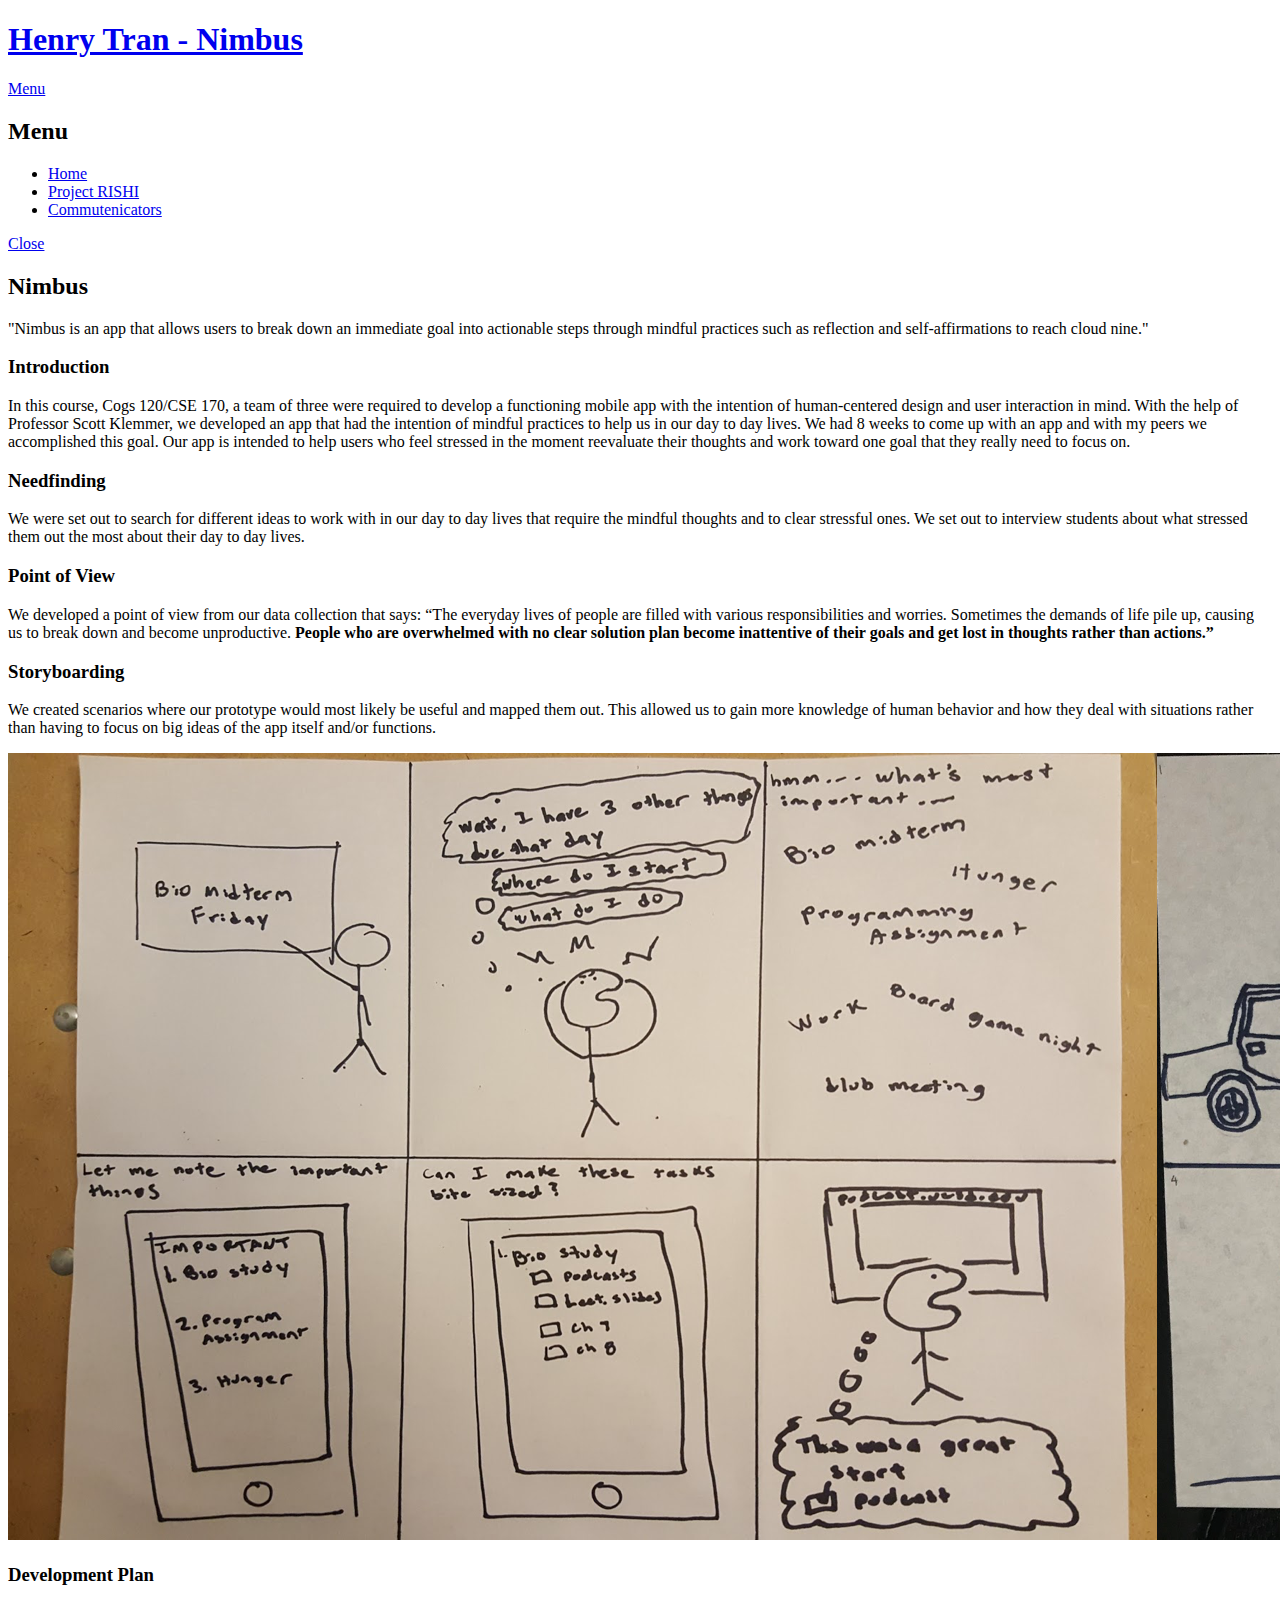
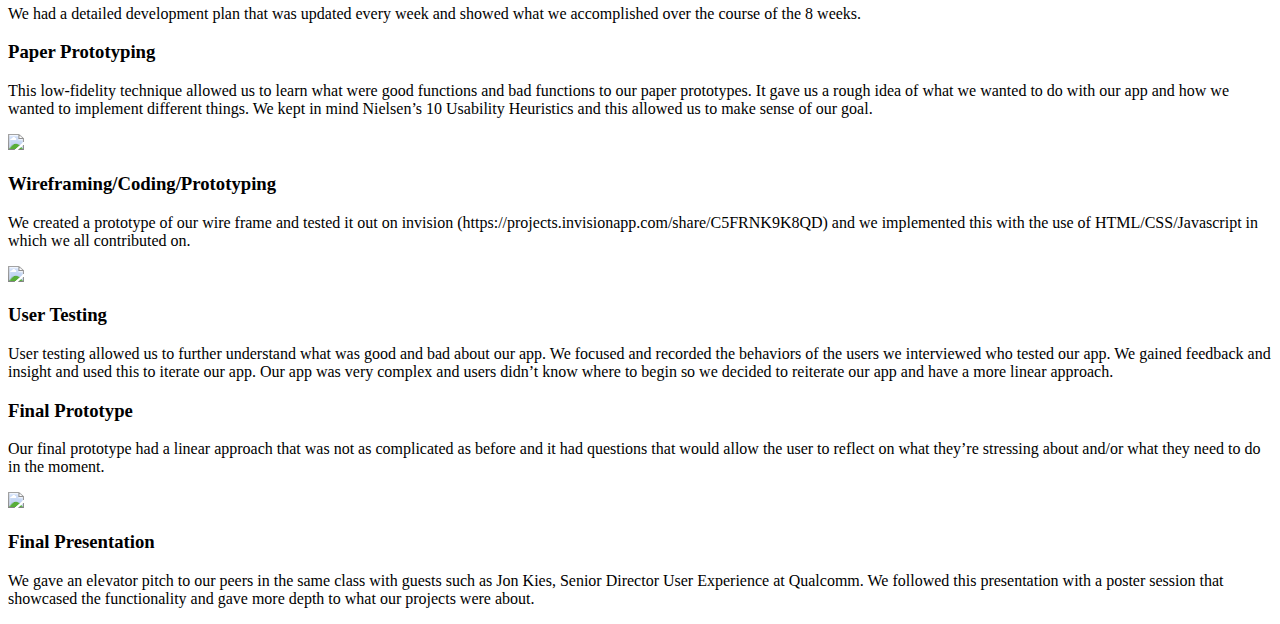
==== portfolio.html @ ec81a4d7 "updated files" ====
<!DOCTYPE HTML>
<!--
	Solid State by HTML5 UP
	html5up.net | @ajlkn
	Free for personal and commercial use under the CCA 3.0 license (html5up.net/license)
-->
<html>
	<head>
		<title>Henry Tran - Nimbus</title>
		<meta charset="utf-8" />
		<meta name="viewport" content="width=device-width, initial-scale=1" />
		<!--[if lte IE 8]><script src="assets/js/ie/html5shiv.js"></script><![endif]-->
		<link rel="stylesheet" href="assets/css/main.css" />
		<!--[if lte IE 9]><link rel="stylesheet" href="assets/css/ie9.css" /><![endif]-->
		<!--[if lte IE 8]><link rel="stylesheet" href="assets/css/ie8.css" /><![endif]-->
	</head>
	<body>

		<!-- Page Wrapper -->
			<div id="page-wrapper">

				<!-- Header -->
					<header id="header">
						<h1><a href="index.html">Henry Tran - Nimbus</a></h1>
						<nav>
							<a href="#menu">Menu</a>
						</nav>
					</header>

				<!-- Menu -->
					<nav id="menu">
						<div class="inner">
							<h2>Menu</h2>
							<ul class="links">
								<li><a href="index.html">Home</a></li>
								<li><a href="prishi.html">Project RISHI</a></li>
								<li><a href="commute.html">Commutenicators</a></li>
							</ul>
							<a href="#" class="close">Close</a>
						</div>
					</nav>

				<!-- Wrapper -->
					<section id="wrapper">
						<header>
							<div class="inner">
								<h2>Nimbus</h2>
								<p>"Nimbus is an app that allows users to break down an immediate goal into actionable steps through mindful practices such as reflection and self-affirmations to reach cloud nine."</p>
							</div>
						</header>

						<!-- Content -->
							<div class="wrapper">
								<div class="inner">

									<h3 class="major">Introduction</h3>
									<p>In this course, Cogs 120/CSE 170, a team of three were required to develop a functioning mobile app with the intention of human-centered design and user interaction in mind. With the help of Professor Scott Klemmer, we developed an app that had the intention of mindful practices to help us in our day to day lives. We had 8 weeks to come up with an app and with my peers we accomplished this goal. Our app is intended to help users who feel stressed in the moment reevaluate their thoughts and work toward one goal that they really need to focus on.</p>

									<h3>Needfinding</h3>
									<p>We were set out to search for different ideas to work with in our day to day lives that require the mindful thoughts and to clear stressful ones. We set out to interview students about what stressed them out the most about their day to day lives. </p>

									<h3>Point of View</h3>
									<p>We developed a point of view from our data collection that says: “The everyday lives of people are filled with various responsibilities and worries. Sometimes the demands of life pile up, causing us to break down and become unproductive. <strong> People who are overwhelmed with no clear solution plan become inattentive of their goals and get lost in thoughts rather than actions.”</strong></p>

									<h3>Storyboarding</h3>
									<p>We created scenarios where our prototype would most likely be useful and mapped them out. This allowed us to gain more knowledge of human behavior and how they deal with situations rather than having to focus on big ideas of the app itself and/or functions. </p>
									<img id="pic" src = "images/storyboarding.jpg">

									<h3 id = "candle">Development Plan</h3>
									<p>We had a detailed development plan that was updated every week and showed what we accomplished over the course of the 8 weeks. </p>

									<h3>Paper Prototyping</h3>
									<p>This low-fidelity technique allowed us to learn what were good functions and bad functions to our paper prototypes. It gave us a rough idea of what we wanted to do with our app and how we wanted to implement different things. We kept in mind Nielsen’s 10 Usability Heuristics and this allowed us to make sense of our goal. </p>
									<img id = "pic" src = "images/paper.jpg">

									<h3 id = "candle">Wireframing/Coding/Prototyping</h3>
									<p>We created a prototype of our wire frame and tested it out on invision (https://projects.invisionapp.com/share/C5FRNK9K8QD) and we implemented this with the use of HTML/CSS/Javascript in which we all contributed on. </p>
									<img id = "pic" src = "https://i.imgur.com/dgw7Bvo.png">

									<h3 id = "candle">User Testing</h3>
									<p>User testing allowed us to further understand what was good and bad about our app. We focused and recorded the behaviors of the users we interviewed who tested our app. We gained feedback and insight and used this to iterate our app. Our app was very complex and users didn’t know where to begin so we decided to reiterate our app and have a more linear approach. </p>

									<h3>Final Prototype</h3>
									<p>Our final prototype had a linear approach that was not as complicated as before and it had questions that would allow the user to reflect on what they’re stressing about and/or what they need to do in the moment. </p>
									<img id = "pic" src = "images/final.jpg">

									<h3 id = "candle">Final Presentation</h3>
									<p>We gave an elevator pitch to our peers in the same class with guests such as Jon Kies, Senior Director User Experience at Qualcomm. We followed this presentation with a poster session that showcased the functionality and gave more depth to what our projects were about. </p>











								</div>
							</div>

					</section>


		<!-- Scripts -->
			<script src="assets/js/skel.min.js"></script>
			<script src="assets/js/jquery.min.js"></script>
			<script src="assets/js/jquery.scrollex.min.js"></script>
			<script src="assets/js/util.js"></script>
			<!--[if lte IE 8]><script src="assets/js/ie/respond.min.js"></script><![endif]-->
			<script src="assets/js/main.js"></script>

	</body>
</html>
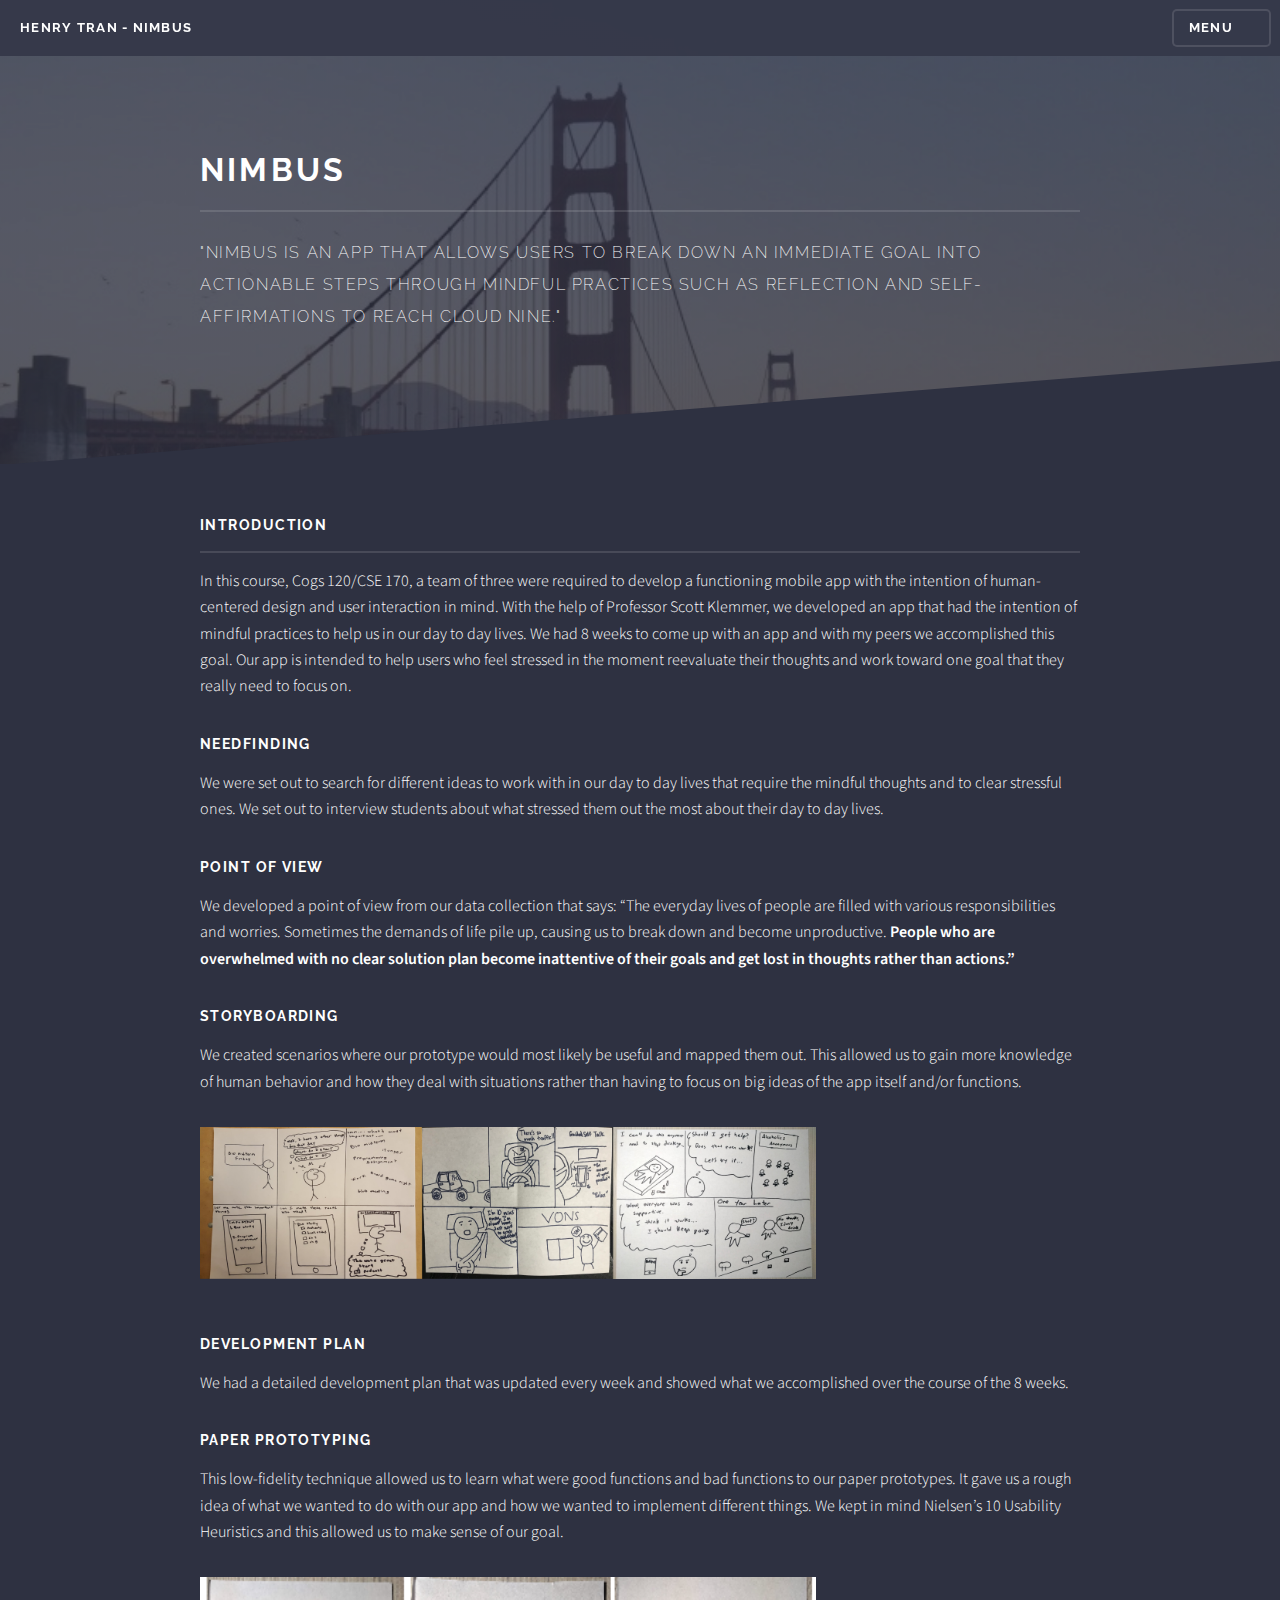
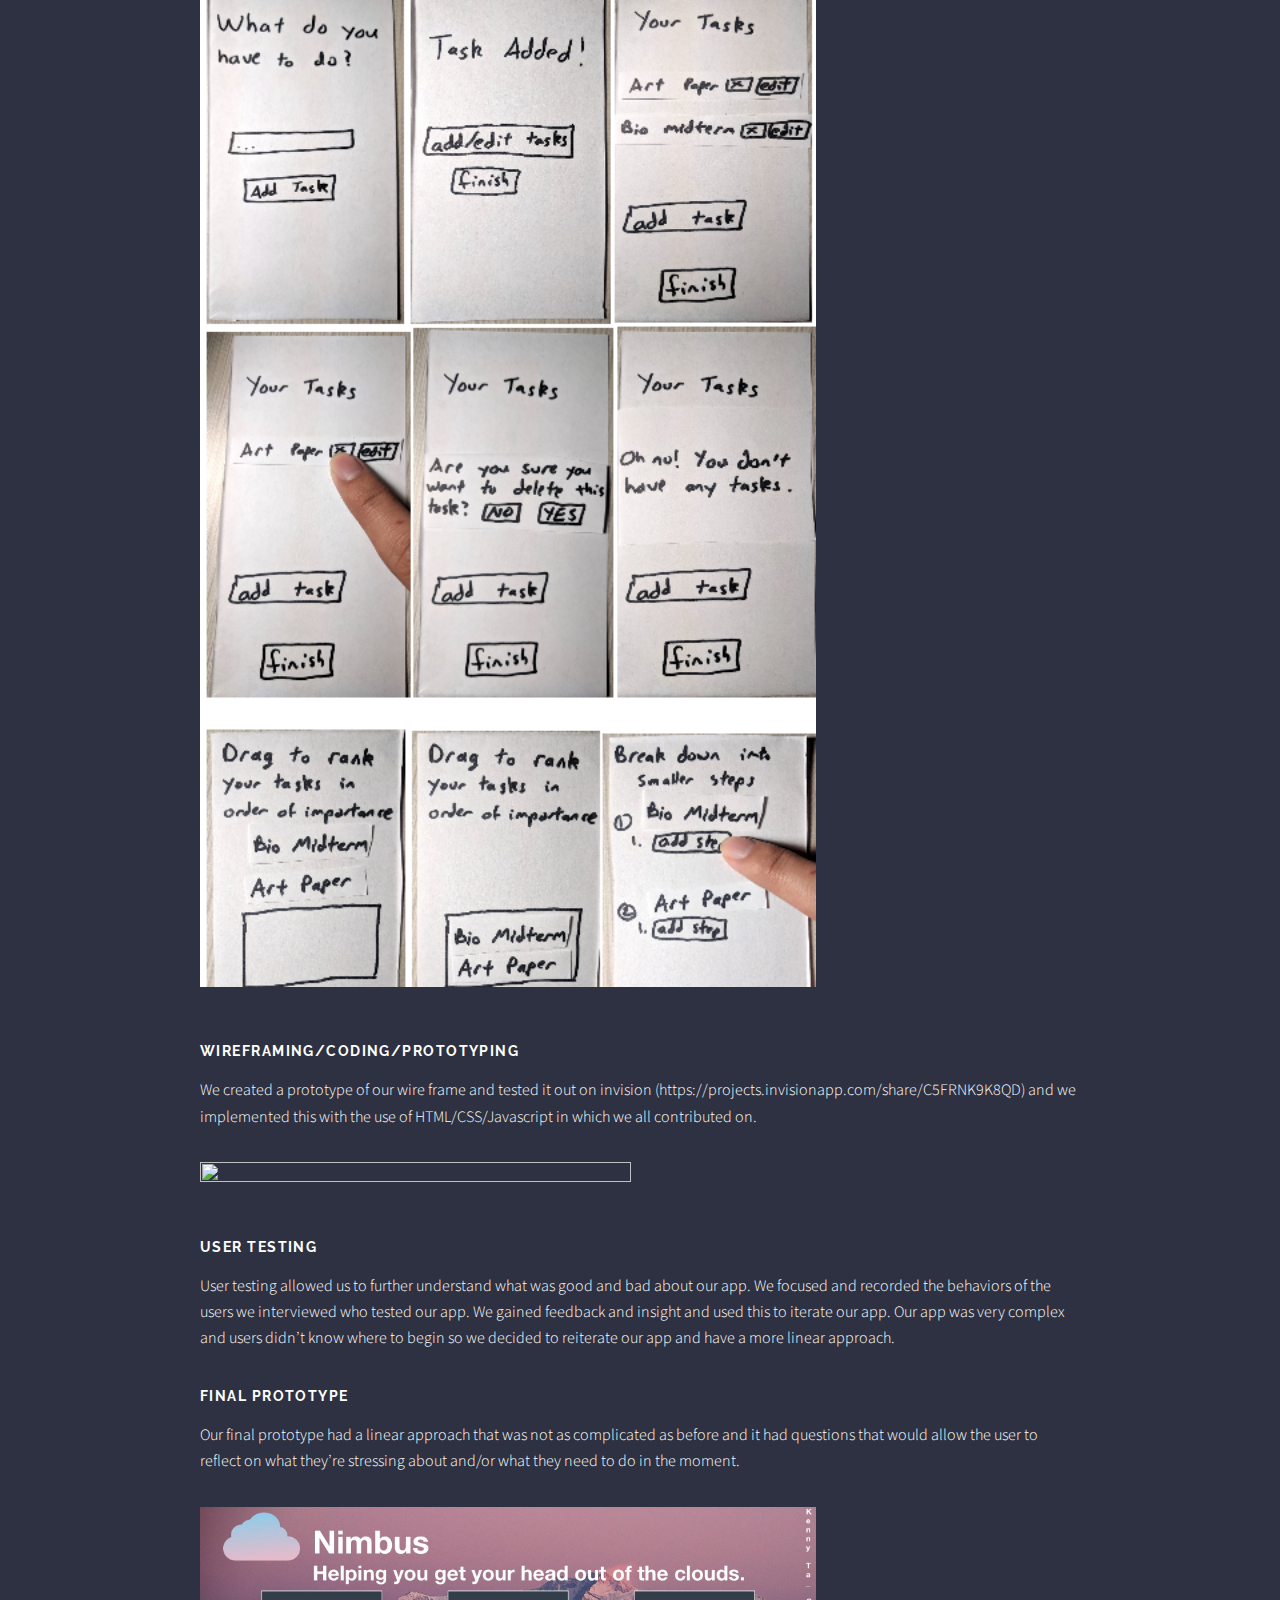
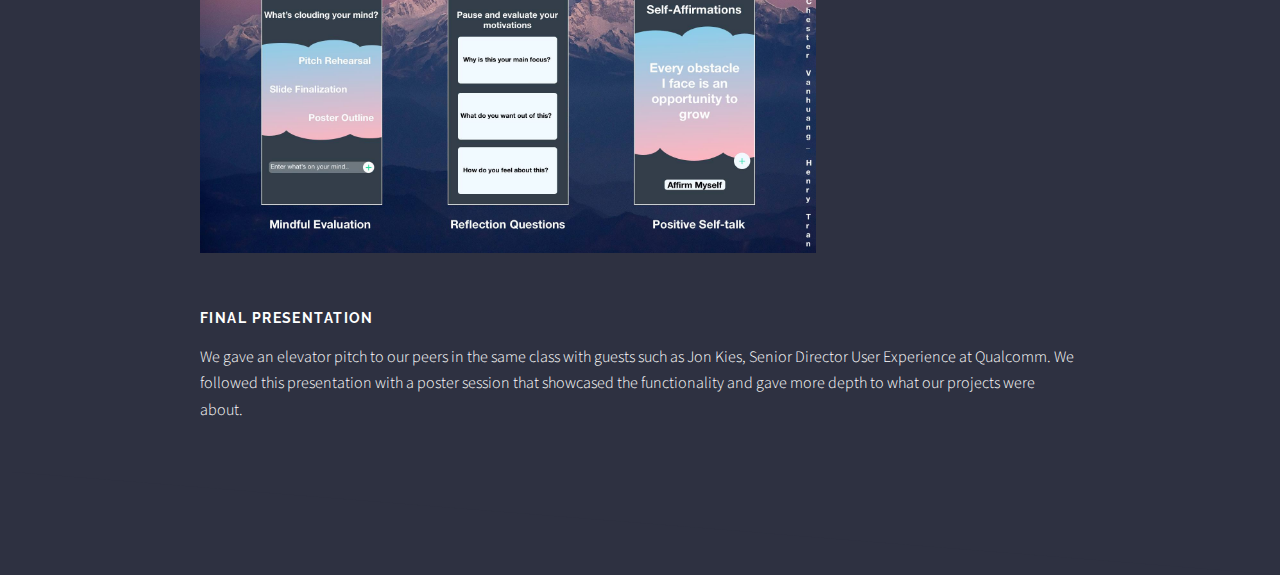
==== commit 32f4a94d: "nimbus css" ====
--- a/portfolio.html
+++ b/portfolio.html
@@ -10,7 +10,7 @@
 		<meta charset="utf-8" />
 		<meta name="viewport" content="width=device-width, initial-scale=1" />
 		<!--[if lte IE 8]><script src="assets/js/ie/html5shiv.js"></script><![endif]-->
-		<link rel="stylesheet" href="assets/css/main.css" />
+		<link rel="stylesheet" href="css/nimbus.css" />
 		<!--[if lte IE 9]><link rel="stylesheet" href="assets/css/ie9.css" /><![endif]-->
 		<!--[if lte IE 8]><link rel="stylesheet" href="assets/css/ie8.css" /><![endif]-->
 	</head>
--- a/css/nimbus.css
+++ b/css/nimbus.css
@@ -0,0 +1,3884 @@
+@import url(font-awesome.min.css);
+@import url("https://fonts.googleapis.com/css?family=Raleway:200,700|Source+Sans+Pro:300,600,300italic,600italic");
+
+/*
+	Solid State by HTML5 UP
+	html5up.net | @ajlkn
+	Free for personal and commercial use under the CCA 3.0 license (html5up.net/license)
+*/
+
+/* Reset */
+
+	html, body, div, span, applet, object, iframe, h1, h2, h3, h4, h5, h6, p, blockquote, pre, a, abbr, acronym, address, big, cite, code, del, dfn, em, img, ins, kbd, q, s, samp, small, strike, strong, sub, sup, tt, var, b, u, i, center, dl, dt, dd, ol, ul, li, fieldset, form, label, legend, table, caption, tbody, tfoot, thead, tr, th, td, article, aside, canvas, details, embed, figure, figcaption, footer, header, hgroup, menu, nav, output, ruby, section, summary, time, mark, audio, video {
+		margin: 0;
+		padding: 0;
+		border: 0;
+		font-size: 100%;
+		font: inherit;
+		vertical-align: baseline;
+	}
+
+	article, aside, details, figcaption, figure, footer, header, hgroup, menu, nav, section {
+		display: block;
+	}
+
+	body {
+		line-height: 1;
+	}
+
+	ol, ul {
+		list-style: none;
+	}
+
+	blockquote, q {
+		quotes: none;
+	}
+
+	blockquote:before, blockquote:after, q:before, q:after {
+		content: '';
+		content: none;
+	}
+
+	table {
+		border-collapse: collapse;
+		border-spacing: 0;
+	}
+
+	body {
+		-webkit-text-size-adjust: none;
+	}
+
+/* Box Model */
+
+	*, *:before, *:after {
+		-moz-box-sizing: border-box;
+		-webkit-box-sizing: border-box;
+		box-sizing: border-box;
+	}
+
+/* Grid */
+	#pic {
+		width:70%;
+		height:70%;
+		margin-left:;
+	}
+
+	#candle{
+		margin-top:5%;
+	}
+
+	#vsco {
+		margin-left:18%;
+		margin-top:-9%;
+	}
+
+	#color {
+		color:blue;
+	}
+	.row {
+		border-bottom: solid 1px transparent;
+		-moz-box-sizing: border-box;
+		-webkit-box-sizing: border-box;
+		box-sizing: border-box;
+	}
+
+	.row > * {
+		float: left;
+		-moz-box-sizing: border-box;
+		-webkit-box-sizing: border-box;
+		box-sizing: border-box;
+	}
+
+	.row:after, .row:before {
+		content: '';
+		display: block;
+		clear: both;
+		height: 0;
+	}
+
+	.row.uniform > * > :first-child {
+		margin-top: 0;
+	}
+
+	.row.uniform > * > :last-child {
+		margin-bottom: 0;
+	}
+
+	.row.\30 \25 > * {
+		padding: 0 0 0 0em;
+	}
+
+	.row.\30 \25 {
+		margin: 0 0 -1px 0em;
+	}
+
+	.row.uniform.\30 \25 > * {
+		padding: 0em 0 0 0em;
+	}
+
+	.row.uniform.\30 \25 {
+		margin: 0em 0 -1px 0em;
+	}
+
+	.row > * {
+		padding: 0 0 0 1.75em;
+	}
+
+	.row {
+		margin: 0 0 -1px -1.75em;
+	}
+
+	.row.uniform > * {
+		padding: 1.75em 0 0 1.75em;
+	}
+
+	.row.uniform {
+		margin: -1.75em 0 -1px -1.75em;
+	}
+
+	.row.\32 00\25 > * {
+		padding: 0 0 0 3.5em;
+	}
+
+	.row.\32 00\25 {
+		margin: 0 0 -1px -3.5em;
+	}
+
+	.row.uniform.\32 00\25 > * {
+		padding: 3.5em 0 0 3.5em;
+	}
+
+	.row.uniform.\32 00\25 {
+		margin: -3.5em 0 -1px -3.5em;
+	}
+
+	.row.\31 50\25 > * {
+		padding: 0 0 0 2.625em;
+	}
+
+	.row.\31 50\25 {
+		margin: 0 0 -1px -2.625em;
+	}
+
+	.row.uniform.\31 50\25 > * {
+		padding: 2.625em 0 0 2.625em;
+	}
+
+	.row.uniform.\31 50\25 {
+		margin: -2.625em 0 -1px -2.625em;
+	}
+
+	.row.\35 0\25 > * {
+		padding: 0 0 0 0.875em;
+	}
+
+	.row.\35 0\25 {
+		margin: 0 0 -1px -0.875em;
+	}
+
+	.row.uniform.\35 0\25 > * {
+		padding: 0.875em 0 0 0.875em;
+	}
+
+	.row.uniform.\35 0\25 {
+		margin: -0.875em 0 -1px -0.875em;
+	}
+
+	.row.\32 5\25 > * {
+		padding: 0 0 0 0.4375em;
+	}
+
+	.row.\32 5\25 {
+		margin: 0 0 -1px -0.4375em;
+	}
+
+	.row.uniform.\32 5\25 > * {
+		padding: 0.4375em 0 0 0.4375em;
+	}
+
+	.row.uniform.\32 5\25 {
+		margin: -0.4375em 0 -1px -0.4375em;
+	}
+
+	.\31 2u, .\31 2u\24 {
+		width: 100%;
+		clear: none;
+		margin-left: 0;
+	}
+
+	.\31 1u, .\31 1u\24 {
+		width: 91.6666666667%;
+		clear: none;
+		margin-left: 0;
+	}
+
+	.\31 0u, .\31 0u\24 {
+		width: 83.3333333333%;
+		clear: none;
+		margin-left: 0;
+	}
+
+	.\39 u, .\39 u\24 {
+		width: 75%;
+		clear: none;
+		margin-left: 0;
+	}
+
+	.\38 u, .\38 u\24 {
+		width: 66.6666666667%;
+		clear: none;
+		margin-left: 0;
+	}
+
+	.\37 u, .\37 u\24 {
+		width: 58.3333333333%;
+		clear: none;
+		margin-left: 0;
+	}
+
+	.\36 u, .\36 u\24 {
+		width: 50%;
+		clear: none;
+		margin-left: 0;
+	}
+
+	.\35 u, .\35 u\24 {
+		width: 41.6666666667%;
+		clear: none;
+		margin-left: 0;
+	}
+
+	.\34 u, .\34 u\24 {
+		width: 33.3333333333%;
+		clear: none;
+		margin-left: 0;
+	}
+
+	.\33 u, .\33 u\24 {
+		width: 25%;
+		clear: none;
+		margin-left: 0;
+	}
+
+	.\32 u, .\32 u\24 {
+		width: 16.6666666667%;
+		clear: none;
+		margin-left: 0;
+	}
+
+	.\31 u, .\31 u\24 {
+		width: 8.3333333333%;
+		clear: none;
+		margin-left: 0;
+	}
+
+	.\31 2u\24 + *,
+	.\31 1u\24 + *,
+	.\31 0u\24 + *,
+	.\39 u\24 + *,
+	.\38 u\24 + *,
+	.\37 u\24 + *,
+	.\36 u\24 + *,
+	.\35 u\24 + *,
+	.\34 u\24 + *,
+	.\33 u\24 + *,
+	.\32 u\24 + *,
+	.\31 u\24 + * {
+		clear: left;
+	}
+
+	.\-11u {
+		margin-left: 91.66667%;
+	}
+
+	.\-10u {
+		margin-left: 83.33333%;
+	}
+
+	.\-9u {
+		margin-left: 75%;
+	}
+
+	.\-8u {
+		margin-left: 66.66667%;
+	}
+
+	.\-7u {
+		margin-left: 58.33333%;
+	}
+
+	.\-6u {
+		margin-left: 50%;
+	}
+
+	.\-5u {
+		margin-left: 41.66667%;
+	}
+
+	.\-4u {
+		margin-left: 33.33333%;
+	}
+
+	.\-3u {
+		margin-left: 25%;
+	}
+
+	.\-2u {
+		margin-left: 16.66667%;
+	}
+
+	.\-1u {
+		margin-left: 8.33333%;
+	}
+
+	@media screen and (max-width: 1680px) {
+
+		.row > * {
+			padding: 0 0 0 1.75em;
+		}
+
+		.row {
+			margin: 0 0 -1px -1.75em;
+		}
+
+		.row.uniform > * {
+			padding: 1.75em 0 0 1.75em;
+		}
+
+		.row.uniform {
+			margin: -1.75em 0 -1px -1.75em;
+		}
+
+		.row.\32 00\25 > * {
+			padding: 0 0 0 3.5em;
+		}
+
+		.row.\32 00\25 {
+			margin: 0 0 -1px -3.5em;
+		}
+
+		.row.uniform.\32 00\25 > * {
+			padding: 3.5em 0 0 3.5em;
+		}
+
+		.row.uniform.\32 00\25 {
+			margin: -3.5em 0 -1px -3.5em;
+		}
+
+		.row.\31 50\25 > * {
+			padding: 0 0 0 2.625em;
+		}
+
+		.row.\31 50\25 {
+			margin: 0 0 -1px -2.625em;
+		}
+
+		.row.uniform.\31 50\25 > * {
+			padding: 2.625em 0 0 2.625em;
+		}
+
+		.row.uniform.\31 50\25 {
+			margin: -2.625em 0 -1px -2.625em;
+		}
+
+		.row.\35 0\25 > * {
+			padding: 0 0 0 0.875em;
+		}
+
+		.row.\35 0\25 {
+			margin: 0 0 -1px -0.875em;
+		}
+
+		.row.uniform.\35 0\25 > * {
+			padding: 0.875em 0 0 0.875em;
+		}
+
+		.row.uniform.\35 0\25 {
+			margin: -0.875em 0 -1px -0.875em;
+		}
+
+		.row.\32 5\25 > * {
+			padding: 0 0 0 0.4375em;
+		}
+
+		.row.\32 5\25 {
+			margin: 0 0 -1px -0.4375em;
+		}
+
+		.row.uniform.\32 5\25 > * {
+			padding: 0.4375em 0 0 0.4375em;
+		}
+
+		.row.uniform.\32 5\25 {
+			margin: -0.4375em 0 -1px -0.4375em;
+		}
+
+		.\31 2u\28xlarge\29, .\31 2u\24\28xlarge\29 {
+			width: 100%;
+			clear: none;
+			margin-left: 0;
+		}
+
+		.\31 1u\28xlarge\29, .\31 1u\24\28xlarge\29 {
+			width: 91.6666666667%;
+			clear: none;
+			margin-left: 0;
+		}
+
+		.\31 0u\28xlarge\29, .\31 0u\24\28xlarge\29 {
+			width: 83.3333333333%;
+			clear: none;
+			margin-left: 0;
+		}
+
+		.\39 u\28xlarge\29, .\39 u\24\28xlarge\29 {
+			width: 75%;
+			clear: none;
+			margin-left: 0;
+		}
+
+		.\38 u\28xlarge\29, .\38 u\24\28xlarge\29 {
+			width: 66.6666666667%;
+			clear: none;
+			margin-left: 0;
+		}
+
+		.\37 u\28xlarge\29, .\37 u\24\28xlarge\29 {
+			width: 58.3333333333%;
+			clear: none;
+			margin-left: 0;
+		}
+
+		.\36 u\28xlarge\29, .\36 u\24\28xlarge\29 {
+			width: 50%;
+			clear: none;
+			margin-left: 0;
+		}
+
+		.\35 u\28xlarge\29, .\35 u\24\28xlarge\29 {
+			width: 41.6666666667%;
+			clear: none;
+			margin-left: 0;
+		}
+
+		.\34 u\28xlarge\29, .\34 u\24\28xlarge\29 {
+			width: 33.3333333333%;
+			clear: none;
+			margin-left: 0;
+		}
+
+		.\33 u\28xlarge\29, .\33 u\24\28xlarge\29 {
+			width: 25%;
+			clear: none;
+			margin-left: 0;
+		}
+
+		.\32 u\28xlarge\29, .\32 u\24\28xlarge\29 {
+			width: 16.6666666667%;
+			clear: none;
+			margin-left: 0;
+		}
+
+		.\31 u\28xlarge\29, .\31 u\24\28xlarge\29 {
+			width: 8.3333333333%;
+			clear: none;
+			margin-left: 0;
+		}
+
+		.\31 2u\24\28xlarge\29 + *,
+		.\31 1u\24\28xlarge\29 + *,
+		.\31 0u\24\28xlarge\29 + *,
+		.\39 u\24\28xlarge\29 + *,
+		.\38 u\24\28xlarge\29 + *,
+		.\37 u\24\28xlarge\29 + *,
+		.\36 u\24\28xlarge\29 + *,
+		.\35 u\24\28xlarge\29 + *,
+		.\34 u\24\28xlarge\29 + *,
+		.\33 u\24\28xlarge\29 + *,
+		.\32 u\24\28xlarge\29 + *,
+		.\31 u\24\28xlarge\29 + * {
+			clear: left;
+		}
+
+		.\-11u\28xlarge\29 {
+			margin-left: 91.66667%;
+		}
+
+		.\-10u\28xlarge\29 {
+			margin-left: 83.33333%;
+		}
+
+		.\-9u\28xlarge\29 {
+			margin-left: 75%;
+		}
+
+		.\-8u\28xlarge\29 {
+			margin-left: 66.66667%;
+		}
+
+		.\-7u\28xlarge\29 {
+			margin-left: 58.33333%;
+		}
+
+		.\-6u\28xlarge\29 {
+			margin-left: 50%;
+		}
+
+		.\-5u\28xlarge\29 {
+			margin-left: 41.66667%;
+		}
+
+		.\-4u\28xlarge\29 {
+			margin-left: 33.33333%;
+		}
+
+		.\-3u\28xlarge\29 {
+			margin-left: 25%;
+		}
+
+		.\-2u\28xlarge\29 {
+			margin-left: 16.66667%;
+		}
+
+		.\-1u\28xlarge\29 {
+			margin-left: 8.33333%;
+		}
+
+	}
+
+	@media screen and (max-width: 1280px) {
+
+		.row > * {
+			padding: 0 0 0 1.75em;
+		}
+
+		.row {
+			margin: 0 0 -1px -1.75em;
+		}
+
+		.row.uniform > * {
+			padding: 1.75em 0 0 1.75em;
+		}
+
+		.row.uniform {
+			margin: -1.75em 0 -1px -1.75em;
+		}
+
+		.row.\32 00\25 > * {
+			padding: 0 0 0 3.5em;
+		}
+
+		.row.\32 00\25 {
+			margin: 0 0 -1px -3.5em;
+		}
+
+		.row.uniform.\32 00\25 > * {
+			padding: 3.5em 0 0 3.5em;
+		}
+
+		.row.uniform.\32 00\25 {
+			margin: -3.5em 0 -1px -3.5em;
+		}
+
+		.row.\31 50\25 > * {
+			padding: 0 0 0 2.625em;
+		}
+
+		.row.\31 50\25 {
+			margin: 0 0 -1px -2.625em;
+		}
+
+		.row.uniform.\31 50\25 > * {
+			padding: 2.625em 0 0 2.625em;
+		}
+
+		.row.uniform.\31 50\25 {
+			margin: -2.625em 0 -1px -2.625em;
+		}
+
+		.row.\35 0\25 > * {
+			padding: 0 0 0 0.875em;
+		}
+
+		.row.\35 0\25 {
+			margin: 0 0 -1px -0.875em;
+		}
+
+		.row.uniform.\35 0\25 > * {
+			padding: 0.875em 0 0 0.875em;
+		}
+
+		.row.uniform.\35 0\25 {
+			margin: -0.875em 0 -1px -0.875em;
+		}
+
+		.row.\32 5\25 > * {
+			padding: 0 0 0 0.4375em;
+		}
+
+		.row.\32 5\25 {
+			margin: 0 0 -1px -0.4375em;
+		}
+
+		.row.uniform.\32 5\25 > * {
+			padding: 0.4375em 0 0 0.4375em;
+		}
+
+		.row.uniform.\32 5\25 {
+			margin: -0.4375em 0 -1px -0.4375em;
+		}
+
+		.\31 2u\28large\29, .\31 2u\24\28large\29 {
+			width: 100%;
+			clear: none;
+			margin-left: 0;
+		}
+
+		.\31 1u\28large\29, .\31 1u\24\28large\29 {
+			width: 91.6666666667%;
+			clear: none;
+			margin-left: 0;
+		}
+
+		.\31 0u\28large\29, .\31 0u\24\28large\29 {
+			width: 83.3333333333%;
+			clear: none;
+			margin-left: 0;
+		}
+
+		.\39 u\28large\29, .\39 u\24\28large\29 {
+			width: 75%;
+			clear: none;
+			margin-left: 0;
+		}
+
+		.\38 u\28large\29, .\38 u\24\28large\29 {
+			width: 66.6666666667%;
+			clear: none;
+			margin-left: 0;
+		}
+
+		.\37 u\28large\29, .\37 u\24\28large\29 {
+			width: 58.3333333333%;
+			clear: none;
+			margin-left: 0;
+		}
+
+		.\36 u\28large\29, .\36 u\24\28large\29 {
+			width: 50%;
+			clear: none;
+			margin-left: 0;
+		}
+
+		.\35 u\28large\29, .\35 u\24\28large\29 {
+			width: 41.6666666667%;
+			clear: none;
+			margin-left: 0;
+		}
+
+		.\34 u\28large\29, .\34 u\24\28large\29 {
+			width: 33.3333333333%;
+			clear: none;
+			margin-left: 0;
+		}
+
+		.\33 u\28large\29, .\33 u\24\28large\29 {
+			width: 25%;
+			clear: none;
+			margin-left: 0;
+		}
+
+		.\32 u\28large\29, .\32 u\24\28large\29 {
+			width: 16.6666666667%;
+			clear: none;
+			margin-left: 0;
+		}
+
+		.\31 u\28large\29, .\31 u\24\28large\29 {
+			width: 8.3333333333%;
+			clear: none;
+			margin-left: 0;
+		}
+
+		.\31 2u\24\28large\29 + *,
+		.\31 1u\24\28large\29 + *,
+		.\31 0u\24\28large\29 + *,
+		.\39 u\24\28large\29 + *,
+		.\38 u\24\28large\29 + *,
+		.\37 u\24\28large\29 + *,
+		.\36 u\24\28large\29 + *,
+		.\35 u\24\28large\29 + *,
+		.\34 u\24\28large\29 + *,
+		.\33 u\24\28large\29 + *,
+		.\32 u\24\28large\29 + *,
+		.\31 u\24\28large\29 + * {
+			clear: left;
+		}
+
+		.\-11u\28large\29 {
+			margin-left: 91.66667%;
+		}
+
+		.\-10u\28large\29 {
+			margin-left: 83.33333%;
+		}
+
+		.\-9u\28large\29 {
+			margin-left: 75%;
+		}
+
+		.\-8u\28large\29 {
+			margin-left: 66.66667%;
+		}
+
+		.\-7u\28large\29 {
+			margin-left: 58.33333%;
+		}
+
+		.\-6u\28large\29 {
+			margin-left: 50%;
+		}
+
+		.\-5u\28large\29 {
+			margin-left: 41.66667%;
+		}
+
+		.\-4u\28large\29 {
+			margin-left: 33.33333%;
+		}
+
+		.\-3u\28large\29 {
+			margin-left: 25%;
+		}
+
+		.\-2u\28large\29 {
+			margin-left: 16.66667%;
+		}
+
+		.\-1u\28large\29 {
+			margin-left: 8.33333%;
+		}
+
+	}
+
+	@media screen and (max-width: 980px) {
+
+		.row > * {
+			padding: 0 0 0 1.75em;
+		}
+
+		.row {
+			margin: 0 0 -1px -1.75em;
+		}
+
+		.row.uniform > * {
+			padding: 1.75em 0 0 1.75em;
+		}
+
+		.row.uniform {
+			margin: -1.75em 0 -1px -1.75em;
+		}
+
+		.row.\32 00\25 > * {
+			padding: 0 0 0 3.5em;
+		}
+
+		.row.\32 00\25 {
+			margin: 0 0 -1px -3.5em;
+		}
+
+		.row.uniform.\32 00\25 > * {
+			padding: 3.5em 0 0 3.5em;
+		}
+
+		.row.uniform.\32 00\25 {
+			margin: -3.5em 0 -1px -3.5em;
+		}
+
+		.row.\31 50\25 > * {
+			padding: 0 0 0 2.625em;
+		}
+
+		.row.\31 50\25 {
+			margin: 0 0 -1px -2.625em;
+		}
+
+		.row.uniform.\31 50\25 > * {
+			padding: 2.625em 0 0 2.625em;
+		}
+
+		.row.uniform.\31 50\25 {
+			margin: -2.625em 0 -1px -2.625em;
+		}
+
+		.row.\35 0\25 > * {
+			padding: 0 0 0 0.875em;
+		}
+
+		.row.\35 0\25 {
+			margin: 0 0 -1px -0.875em;
+		}
+
+		.row.uniform.\35 0\25 > * {
+			padding: 0.875em 0 0 0.875em;
+		}
+
+		.row.uniform.\35 0\25 {
+			margin: -0.875em 0 -1px -0.875em;
+		}
+
+		.row.\32 5\25 > * {
+			padding: 0 0 0 0.4375em;
+		}
+
+		.row.\32 5\25 {
+			margin: 0 0 -1px -0.4375em;
+		}
+
+		.row.uniform.\32 5\25 > * {
+			padding: 0.4375em 0 0 0.4375em;
+		}
+
+		.row.uniform.\32 5\25 {
+			margin: -0.4375em 0 -1px -0.4375em;
+		}
+
+		.\31 2u\28medium\29, .\31 2u\24\28medium\29 {
+			width: 100%;
+			clear: none;
+			margin-left: 0;
+		}
+
+		.\31 1u\28medium\29, .\31 1u\24\28medium\29 {
+			width: 91.6666666667%;
+			clear: none;
+			margin-left: 0;
+		}
+
+		.\31 0u\28medium\29, .\31 0u\24\28medium\29 {
+			width: 83.3333333333%;
+			clear: none;
+			margin-left: 0;
+		}
+
+		.\39 u\28medium\29, .\39 u\24\28medium\29 {
+			width: 75%;
+			clear: none;
+			margin-left: 0;
+		}
+
+		.\38 u\28medium\29, .\38 u\24\28medium\29 {
+			width: 66.6666666667%;
+			clear: none;
+			margin-left: 0;
+		}
+
+		.\37 u\28medium\29, .\37 u\24\28medium\29 {
+			width: 58.3333333333%;
+			clear: none;
+			margin-left: 0;
+		}
+
+		.\36 u\28medium\29, .\36 u\24\28medium\29 {
+			width: 50%;
+			clear: none;
+			margin-left: 0;
+		}
+
+		.\35 u\28medium\29, .\35 u\24\28medium\29 {
+			width: 41.6666666667%;
+			clear: none;
+			margin-left: 0;
+		}
+
+		.\34 u\28medium\29, .\34 u\24\28medium\29 {
+			width: 33.3333333333%;
+			clear: none;
+			margin-left: 0;
+		}
+
+		.\33 u\28medium\29, .\33 u\24\28medium\29 {
+			width: 25%;
+			clear: none;
+			margin-left: 0;
+		}
+
+		.\32 u\28medium\29, .\32 u\24\28medium\29 {
+			width: 16.6666666667%;
+			clear: none;
+			margin-left: 0;
+		}
+
+		.\31 u\28medium\29, .\31 u\24\28medium\29 {
+			width: 8.3333333333%;
+			clear: none;
+			margin-left: 0;
+		}
+
+		.\31 2u\24\28medium\29 + *,
+		.\31 1u\24\28medium\29 + *,
+		.\31 0u\24\28medium\29 + *,
+		.\39 u\24\28medium\29 + *,
+		.\38 u\24\28medium\29 + *,
+		.\37 u\24\28medium\29 + *,
+		.\36 u\24\28medium\29 + *,
+		.\35 u\24\28medium\29 + *,
+		.\34 u\24\28medium\29 + *,
+		.\33 u\24\28medium\29 + *,
+		.\32 u\24\28medium\29 + *,
+		.\31 u\24\28medium\29 + * {
+			clear: left;
+		}
+
+		.\-11u\28medium\29 {
+			margin-left: 91.66667%;
+		}
+
+		.\-10u\28medium\29 {
+			margin-left: 83.33333%;
+		}
+
+		.\-9u\28medium\29 {
+			margin-left: 75%;
+		}
+
+		.\-8u\28medium\29 {
+			margin-left: 66.66667%;
+		}
+
+		.\-7u\28medium\29 {
+			margin-left: 58.33333%;
+		}
+
+		.\-6u\28medium\29 {
+			margin-left: 50%;
+		}
+
+		.\-5u\28medium\29 {
+			margin-left: 41.66667%;
+		}
+
+		.\-4u\28medium\29 {
+			margin-left: 33.33333%;
+		}
+
+		.\-3u\28medium\29 {
+			margin-left: 25%;
+		}
+
+		.\-2u\28medium\29 {
+			margin-left: 16.66667%;
+		}
+
+		.\-1u\28medium\29 {
+			margin-left: 8.33333%;
+		}
+
+	}
+
+	@media screen and (max-width: 736px) {
+
+		.row > * {
+			padding: 0 0 0 1.25em;
+		}
+
+		.row {
+			margin: 0 0 -1px -1.25em;
+		}
+
+		.row.uniform > * {
+			padding: 1.25em 0 0 1.25em;
+		}
+
+		.row.uniform {
+			margin: -1.25em 0 -1px -1.25em;
+		}
+
+		.row.\32 00\25 > * {
+			padding: 0 0 0 2.5em;
+		}
+
+		.row.\32 00\25 {
+			margin: 0 0 -1px -2.5em;
+		}
+
+		.row.uniform.\32 00\25 > * {
+			padding: 2.5em 0 0 2.5em;
+		}
+
+		.row.uniform.\32 00\25 {
+			margin: -2.5em 0 -1px -2.5em;
+		}
+
+		.row.\31 50\25 > * {
+			padding: 0 0 0 1.875em;
+		}
+
+		.row.\31 50\25 {
+			margin: 0 0 -1px -1.875em;
+		}
+
+		.row.uniform.\31 50\25 > * {
+			padding: 1.875em 0 0 1.875em;
+		}
+
+		.row.uniform.\31 50\25 {
+			margin: -1.875em 0 -1px -1.875em;
+		}
+
+		.row.\35 0\25 > * {
+			padding: 0 0 0 0.625em;
+		}
+
+		.row.\35 0\25 {
+			margin: 0 0 -1px -0.625em;
+		}
+
+		.row.uniform.\35 0\25 > * {
+			padding: 0.625em 0 0 0.625em;
+		}
+
+		.row.uniform.\35 0\25 {
+			margin: -0.625em 0 -1px -0.625em;
+		}
+
+		.row.\32 5\25 > * {
+			padding: 0 0 0 0.3125em;
+		}
+
+		.row.\32 5\25 {
+			margin: 0 0 -1px -0.3125em;
+		}
+
+		.row.uniform.\32 5\25 > * {
+			padding: 0.3125em 0 0 0.3125em;
+		}
+
+		.row.uniform.\32 5\25 {
+			margin: -0.3125em 0 -1px -0.3125em;
+		}
+
+		.\31 2u\28small\29, .\31 2u\24\28small\29 {
+			width: 100%;
+			clear: none;
+			margin-left: 0;
+		}
+
+		.\31 1u\28small\29, .\31 1u\24\28small\29 {
+			width: 91.6666666667%;
+			clear: none;
+			margin-left: 0;
+		}
+
+		.\31 0u\28small\29, .\31 0u\24\28small\29 {
+			width: 83.3333333333%;
+			clear: none;
+			margin-left: 0;
+		}
+
+		.\39 u\28small\29, .\39 u\24\28small\29 {
+			width: 75%;
+			clear: none;
+			margin-left: 0;
+		}
+
+		.\38 u\28small\29, .\38 u\24\28small\29 {
+			width: 66.6666666667%;
+			clear: none;
+			margin-left: 0;
+		}
+
+		.\37 u\28small\29, .\37 u\24\28small\29 {
+			width: 58.3333333333%;
+			clear: none;
+			margin-left: 0;
+		}
+
+		.\36 u\28small\29, .\36 u\24\28small\29 {
+			width: 50%;
+			clear: none;
+			margin-left: 0;
+		}
+
+		.\35 u\28small\29, .\35 u\24\28small\29 {
+			width: 41.6666666667%;
+			clear: none;
+			margin-left: 0;
+		}
+
+		.\34 u\28small\29, .\34 u\24\28small\29 {
+			width: 33.3333333333%;
+			clear: none;
+			margin-left: 0;
+		}
+
+		.\33 u\28small\29, .\33 u\24\28small\29 {
+			width: 25%;
+			clear: none;
+			margin-left: 0;
+		}
+
+		.\32 u\28small\29, .\32 u\24\28small\29 {
+			width: 16.6666666667%;
+			clear: none;
+			margin-left: 0;
+		}
+
+		.\31 u\28small\29, .\31 u\24\28small\29 {
+			width: 8.3333333333%;
+			clear: none;
+			margin-left: 0;
+		}
+
+		.\31 2u\24\28small\29 + *,
+		.\31 1u\24\28small\29 + *,
+		.\31 0u\24\28small\29 + *,
+		.\39 u\24\28small\29 + *,
+		.\38 u\24\28small\29 + *,
+		.\37 u\24\28small\29 + *,
+		.\36 u\24\28small\29 + *,
+		.\35 u\24\28small\29 + *,
+		.\34 u\24\28small\29 + *,
+		.\33 u\24\28small\29 + *,
+		.\32 u\24\28small\29 + *,
+		.\31 u\24\28small\29 + * {
+			clear: left;
+		}
+
+		.\-11u\28small\29 {
+			margin-left: 91.66667%;
+		}
+
+		.\-10u\28small\29 {
+			margin-left: 83.33333%;
+		}
+
+		.\-9u\28small\29 {
+			margin-left: 75%;
+		}
+
+		.\-8u\28small\29 {
+			margin-left: 66.66667%;
+		}
+
+		.\-7u\28small\29 {
+			margin-left: 58.33333%;
+		}
+
+		.\-6u\28small\29 {
+			margin-left: 50%;
+		}
+
+		.\-5u\28small\29 {
+			margin-left: 41.66667%;
+		}
+
+		.\-4u\28small\29 {
+			margin-left: 33.33333%;
+		}
+
+		.\-3u\28small\29 {
+			margin-left: 25%;
+		}
+
+		.\-2u\28small\29 {
+			margin-left: 16.66667%;
+		}
+
+		.\-1u\28small\29 {
+			margin-left: 8.33333%;
+		}
+
+	}
+
+	@media screen and (max-width: 640px) {
+
+		.row > * {
+			padding: 0 0 0 1.25em;
+		}
+
+		.row {
+			margin: 0 0 -1px -1.25em;
+		}
+
+		.row.uniform > * {
+			padding: 1.25em 0 0 1.25em;
+		}
+
+		.row.uniform {
+			margin: -1.25em 0 -1px -1.25em;
+		}
+
+		.row.\32 00\25 > * {
+			padding: 0 0 0 2.5em;
+		}
+
+		.row.\32 00\25 {
+			margin: 0 0 -1px -2.5em;
+		}
+
+		.row.uniform.\32 00\25 > * {
+			padding: 2.5em 0 0 2.5em;
+		}
+
+		.row.uniform.\32 00\25 {
+			margin: -2.5em 0 -1px -2.5em;
+		}
+
+		.row.\31 50\25 > * {
+			padding: 0 0 0 1.875em;
+		}
+
+		.row.\31 50\25 {
+			margin: 0 0 -1px -1.875em;
+		}
+
+		.row.uniform.\31 50\25 > * {
+			padding: 1.875em 0 0 1.875em;
+		}
+
+		.row.uniform.\31 50\25 {
+			margin: -1.875em 0 -1px -1.875em;
+		}
+
+		.row.\35 0\25 > * {
+			padding: 0 0 0 0.625em;
+		}
+
+		.row.\35 0\25 {
+			margin: 0 0 -1px -0.625em;
+		}
+
+		.row.uniform.\35 0\25 > * {
+			padding: 0.625em 0 0 0.625em;
+		}
+
+		.row.uniform.\35 0\25 {
+			margin: -0.625em 0 -1px -0.625em;
+		}
+
+		.row.\32 5\25 > * {
+			padding: 0 0 0 0.3125em;
+		}
+
+		.row.\32 5\25 {
+			margin: 0 0 -1px -0.3125em;
+		}
+
+		.row.uniform.\32 5\25 > * {
+			padding: 0.3125em 0 0 0.3125em;
+		}
+
+		.row.uniform.\32 5\25 {
+			margin: -0.3125em 0 -1px -0.3125em;
+		}
+
+		.\31 2u\28xsmall\29, .\31 2u\24\28xsmall\29 {
+			width: 100%;
+			clear: none;
+			margin-left: 0;
+		}
+
+		.\31 1u\28xsmall\29, .\31 1u\24\28xsmall\29 {
+			width: 91.6666666667%;
+			clear: none;
+			margin-left: 0;
+		}
+
+		.\31 0u\28xsmall\29, .\31 0u\24\28xsmall\29 {
+			width: 83.3333333333%;
+			clear: none;
+			margin-left: 0;
+		}
+
+		.\39 u\28xsmall\29, .\39 u\24\28xsmall\29 {
+			width: 75%;
+			clear: none;
+			margin-left: 0;
+		}
+
+		.\38 u\28xsmall\29, .\38 u\24\28xsmall\29 {
+			width: 66.6666666667%;
+			clear: none;
+			margin-left: 0;
+		}
+
+		.\37 u\28xsmall\29, .\37 u\24\28xsmall\29 {
+			width: 58.3333333333%;
+			clear: none;
+			margin-left: 0;
+		}
+
+		.\36 u\28xsmall\29, .\36 u\24\28xsmall\29 {
+			width: 50%;
+			clear: none;
+			margin-left: 0;
+		}
+
+		.\35 u\28xsmall\29, .\35 u\24\28xsmall\29 {
+			width: 41.6666666667%;
+			clear: none;
+			margin-left: 0;
+		}
+
+		.\34 u\28xsmall\29, .\34 u\24\28xsmall\29 {
+			width: 33.3333333333%;
+			clear: none;
+			margin-left: 0;
+		}
+
+		.\33 u\28xsmall\29, .\33 u\24\28xsmall\29 {
+			width: 25%;
+			clear: none;
+			margin-left: 0;
+		}
+
+		.\32 u\28xsmall\29, .\32 u\24\28xsmall\29 {
+			width: 16.6666666667%;
+			clear: none;
+			margin-left: 0;
+		}
+
+		.\31 u\28xsmall\29, .\31 u\24\28xsmall\29 {
+			width: 8.3333333333%;
+			clear: none;
+			margin-left: 0;
+		}
+
+		.\31 2u\24\28xsmall\29 + *,
+		.\31 1u\24\28xsmall\29 + *,
+		.\31 0u\24\28xsmall\29 + *,
+		.\39 u\24\28xsmall\29 + *,
+		.\38 u\24\28xsmall\29 + *,
+		.\37 u\24\28xsmall\29 + *,
+		.\36 u\24\28xsmall\29 + *,
+		.\35 u\24\28xsmall\29 + *,
+		.\34 u\24\28xsmall\29 + *,
+		.\33 u\24\28xsmall\29 + *,
+		.\32 u\24\28xsmall\29 + *,
+		.\31 u\24\28xsmall\29 + * {
+			clear: left;
+		}
+
+		.\-11u\28xsmall\29 {
+			margin-left: 91.66667%;
+		}
+
+		.\-10u\28xsmall\29 {
+			margin-left: 83.33333%;
+		}
+
+		.\-9u\28xsmall\29 {
+			margin-left: 75%;
+		}
+
+		.\-8u\28xsmall\29 {
+			margin-left: 66.66667%;
+		}
+
+		.\-7u\28xsmall\29 {
+			margin-left: 58.33333%;
+		}
+
+		.\-6u\28xsmall\29 {
+			margin-left: 50%;
+		}
+
+		.\-5u\28xsmall\29 {
+			margin-left: 41.66667%;
+		}
+
+		.\-4u\28xsmall\29 {
+			margin-left: 33.33333%;
+		}
+
+		.\-3u\28xsmall\29 {
+			margin-left: 25%;
+		}
+
+		.\-2u\28xsmall\29 {
+			margin-left: 16.66667%;
+		}
+
+		.\-1u\28xsmall\29 {
+			margin-left: 8.33333%;
+		}
+
+	}
+
+	@media screen and (max-width: 360px) {
+
+		.row > * {
+			padding: 0 0 0 1.25em;
+		}
+
+		.row {
+			margin: 0 0 -1px -1.25em;
+		}
+
+		.row.uniform > * {
+			padding: 1.25em 0 0 1.25em;
+		}
+
+		.row.uniform {
+			margin: -1.25em 0 -1px -1.25em;
+		}
+
+		.row.\32 00\25 > * {
+			padding: 0 0 0 2.5em;
+		}
+
+		.row.\32 00\25 {
+			margin: 0 0 -1px -2.5em;
+		}
+
+		.row.uniform.\32 00\25 > * {
+			padding: 2.5em 0 0 2.5em;
+		}
+
+		.row.uniform.\32 00\25 {
+			margin: -2.5em 0 -1px -2.5em;
+		}
+
+		.row.\31 50\25 > * {
+			padding: 0 0 0 1.875em;
+		}
+
+		.row.\31 50\25 {
+			margin: 0 0 -1px -1.875em;
+		}
+
+		.row.uniform.\31 50\25 > * {
+			padding: 1.875em 0 0 1.875em;
+		}
+
+		.row.uniform.\31 50\25 {
+			margin: -1.875em 0 -1px -1.875em;
+		}
+
+		.row.\35 0\25 > * {
+			padding: 0 0 0 0.625em;
+		}
+
+		.row.\35 0\25 {
+			margin: 0 0 -1px -0.625em;
+		}
+
+		.row.uniform.\35 0\25 > * {
+			padding: 0.625em 0 0 0.625em;
+		}
+
+		.row.uniform.\35 0\25 {
+			margin: -0.625em 0 -1px -0.625em;
+		}
+
+		.row.\32 5\25 > * {
+			padding: 0 0 0 0.3125em;
+		}
+
+		.row.\32 5\25 {
+			margin: 0 0 -1px -0.3125em;
+		}
+
+		.row.uniform.\32 5\25 > * {
+			padding: 0.3125em 0 0 0.3125em;
+		}
+
+		.row.uniform.\32 5\25 {
+			margin: -0.3125em 0 -1px -0.3125em;
+		}
+
+		.\31 2u\28xxsmall\29, .\31 2u\24\28xxsmall\29 {
+			width: 100%;
+			clear: none;
+			margin-left: 0;
+		}
+
+		.\31 1u\28xxsmall\29, .\31 1u\24\28xxsmall\29 {
+			width: 91.6666666667%;
+			clear: none;
+			margin-left: 0;
+		}
+
+		.\31 0u\28xxsmall\29, .\31 0u\24\28xxsmall\29 {
+			width: 83.3333333333%;
+			clear: none;
+			margin-left: 0;
+		}
+
+		.\39 u\28xxsmall\29, .\39 u\24\28xxsmall\29 {
+			width: 75%;
+			clear: none;
+			margin-left: 0;
+		}
+
+		.\38 u\28xxsmall\29, .\38 u\24\28xxsmall\29 {
+			width: 66.6666666667%;
+			clear: none;
+			margin-left: 0;
+		}
+
+		.\37 u\28xxsmall\29, .\37 u\24\28xxsmall\29 {
+			width: 58.3333333333%;
+			clear: none;
+			margin-left: 0;
+		}
+
+		.\36 u\28xxsmall\29, .\36 u\24\28xxsmall\29 {
+			width: 50%;
+			clear: none;
+			margin-left: 0;
+		}
+
+		.\35 u\28xxsmall\29, .\35 u\24\28xxsmall\29 {
+			width: 41.6666666667%;
+			clear: none;
+			margin-left: 0;
+		}
+
+		.\34 u\28xxsmall\29, .\34 u\24\28xxsmall\29 {
+			width: 33.3333333333%;
+			clear: none;
+			margin-left: 0;
+		}
+
+		.\33 u\28xxsmall\29, .\33 u\24\28xxsmall\29 {
+			width: 25%;
+			clear: none;
+			margin-left: 0;
+		}
+
+		.\32 u\28xxsmall\29, .\32 u\24\28xxsmall\29 {
+			width: 16.6666666667%;
+			clear: none;
+			margin-left: 0;
+		}
+
+		.\31 u\28xxsmall\29, .\31 u\24\28xxsmall\29 {
+			width: 8.3333333333%;
+			clear: none;
+			margin-left: 0;
+		}
+
+		.\31 2u\24\28xxsmall\29 + *,
+		.\31 1u\24\28xxsmall\29 + *,
+		.\31 0u\24\28xxsmall\29 + *,
+		.\39 u\24\28xxsmall\29 + *,
+		.\38 u\24\28xxsmall\29 + *,
+		.\37 u\24\28xxsmall\29 + *,
+		.\36 u\24\28xxsmall\29 + *,
+		.\35 u\24\28xxsmall\29 + *,
+		.\34 u\24\28xxsmall\29 + *,
+		.\33 u\24\28xxsmall\29 + *,
+		.\32 u\24\28xxsmall\29 + *,
+		.\31 u\24\28xxsmall\29 + * {
+			clear: left;
+		}
+
+		.\-11u\28xxsmall\29 {
+			margin-left: 91.66667%;
+		}
+
+		.\-10u\28xxsmall\29 {
+			margin-left: 83.33333%;
+		}
+
+		.\-9u\28xxsmall\29 {
+			margin-left: 75%;
+		}
+
+		.\-8u\28xxsmall\29 {
+			margin-left: 66.66667%;
+		}
+
+		.\-7u\28xxsmall\29 {
+			margin-left: 58.33333%;
+		}
+
+		.\-6u\28xxsmall\29 {
+			margin-left: 50%;
+		}
+
+		.\-5u\28xxsmall\29 {
+			margin-left: 41.66667%;
+		}
+
+		.\-4u\28xxsmall\29 {
+			margin-left: 33.33333%;
+		}
+
+		.\-3u\28xxsmall\29 {
+			margin-left: 25%;
+		}
+
+		.\-2u\28xxsmall\29 {
+			margin-left: 16.66667%;
+		}
+
+		.\-1u\28xxsmall\29 {
+			margin-left: 8.33333%;
+		}
+
+	}
+
+/* Basic */
+
+	@-ms-viewport {
+		width: device-width;
+	}
+
+	body {
+		-ms-overflow-style: scrollbar;
+	}
+
+	@media screen and (max-width: 640px) {
+
+		html, body {
+			min-width: 320px;
+		}
+
+	}
+
+	body {
+		background-color: #2e3141;
+		background-image: linear-gradient(to top, rgba(46, 49, 65, 0.8), rgba(46, 49, 65, 0.8)), url("../../images/bg.jpg");
+		background-size: auto, cover;
+		background-attachment: fixed, fixed;
+		background-position: center, center;
+	}
+
+		body.is-loading *, body.is-loading *:before, body.is-loading *:after {
+			-moz-animation: none !important;
+			-webkit-animation: none !important;
+			-ms-animation: none !important;
+			animation: none !important;
+			-moz-transition: none !important;
+			-webkit-transition: none !important;
+			-ms-transition: none !important;
+			transition: none !important;
+		}
+
+/* Type */
+
+	body, input, select, textarea {
+		color: #ffffff;
+		font-family: "Source Sans Pro", Helvetica, sans-serif;
+		font-size: 16.5pt;
+		font-weight: 300;
+		line-height: 1.65;
+	}
+
+		@media screen and (max-width: 1680px) {
+
+			body, input, select, textarea {
+				font-size: 13pt;
+			}
+
+		}
+
+		@media screen and (max-width: 1280px) {
+
+			body, input, select, textarea {
+				font-size: 12pt;
+			}
+
+		}
+
+		@media screen and (max-width: 980px) {
+
+			body, input, select, textarea {
+				font-size: 12pt;
+			}
+
+		}
+
+		@media screen and (max-width: 736px) {
+
+			body, input, select, textarea {
+				font-size: 12pt;
+			}
+
+		}
+
+		@media screen and (max-width: 640px) {
+
+			body, input, select, textarea {
+				font-size: 12pt;
+			}
+
+		}
+
+	a {
+		-moz-transition: color 0.2s ease-in-out, border-bottom-color 0.2s ease-in-out;
+		-webkit-transition: color 0.2s ease-in-out, border-bottom-color 0.2s ease-in-out;
+		-ms-transition: color 0.2s ease-in-out, border-bottom-color 0.2s ease-in-out;
+		transition: color 0.2s ease-in-out, border-bottom-color 0.2s ease-in-out;
+		border-bottom: dotted 1px rgba(255, 255, 255, 0.35);
+		color: #ffffff;
+		text-decoration: none;
+	}
+
+		a:hover {
+			border-bottom-color: transparent;
+			color: #ffffff !important;
+		}
+
+		a.special:not(.button) {
+			text-decoration: none;
+			border-bottom: 0;
+			display: block;
+			font-family: Raleway, Helvetica, sans-serif;
+			font-size: 0.8em;
+			font-weight: 700;
+			letter-spacing: 0.1em;
+			margin: 0 0 2em 0;
+			text-transform: uppercase;
+		}
+
+			a.special:not(.button):before {
+				-moz-osx-font-smoothing: grayscale;
+				-webkit-font-smoothing: antialiased;
+				font-family: FontAwesome;
+				font-style: normal;
+				font-weight: normal;
+				text-transform: none !important;
+			}
+
+			a.special:not(.button):before {
+				-moz-transition: background-color 0.2s ease-in-out;
+				-webkit-transition: background-color 0.2s ease-in-out;
+				-ms-transition: background-color 0.2s ease-in-out;
+				transition: background-color 0.2s ease-in-out;
+				border-radius: 100%;
+				border: solid 2px rgba(255, 255, 255, 0.125);
+				content: '\f105';
+				display: inline-block;
+				font-size: 1.25em;
+				height: 2em;
+				line-height: 1.65em;
+				margin-right: 0.85em;
+				text-align: center;
+				text-indent: 0.15em;
+				vertical-align: middle;
+				width: 2em;
+			}
+
+			a.special:not(.button):hover:before {
+				background-color: rgba(255, 255, 255, 0.025);
+			}
+
+			a.special:not(.button):active:before {
+				background-color: rgba(255, 255, 255, 0.075);
+			}
+
+	strong, b {
+		color: #ffffff;
+		font-weight: 600;
+	}
+
+	em, i {
+		font-style: italic;
+	}
+
+	p {
+		margin: 0 0 2em 0;
+	}
+
+	h1, h2, h3, h4, h5, h6 {
+		color: #ffffff;
+		font-family: Raleway, Helvetica, sans-serif;
+		font-weight: 700;
+		letter-spacing: 0.1em;
+		margin: 0 0 1em 0;
+		text-transform: uppercase;
+	}
+
+		h1 a, h2 a, h3 a, h4 a, h5 a, h6 a {
+			color: inherit;
+			text-decoration: none;
+		}
+
+		h1 span, h2 span, h3 span, h4 span, h5 span, h6 span {
+			font-weight: 200;
+		}
+
+		h1.major, h2.major, h3.major, h4.major, h5.major, h6.major {
+			padding-bottom: 1em;
+			border-bottom: solid 2px rgba(255, 255, 255, 0.125);
+		}
+
+	h2 {
+		font-size: 1.2em;
+	}
+
+	h3 {
+		font-size: 0.9em;
+	}
+
+	h4 {
+		font-size: 0.7em;
+	}
+
+	h5 {
+		font-size: 0.7em;
+	}
+
+	h6 {
+		font-size: 0.7em;
+	}
+
+	@media screen and (max-width: 736px) {
+
+		h2 {
+			font-size: 1em;
+		}
+
+		h3 {
+			font-size: 0.8em;
+		}
+
+	}
+
+	sub {
+		font-size: 0.8em;
+		position: relative;
+		top: 0.5em;
+	}
+
+	sup {
+		font-size: 0.8em;
+		position: relative;
+		top: -0.5em;
+	}
+
+	blockquote {
+		border-left: solid 4px rgba(255, 255, 255, 0.125);
+		font-style: italic;
+		margin: 0 0 2em 0;
+		padding: 0.5em 0 0.5em 2em;
+	}
+
+	code {
+		background: rgba(255, 255, 255, 0.025);
+		border-radius: 5px;
+		border: solid 2px rgba(255, 255, 255, 0.125);
+		font-family: "Courier New", monospace;
+		font-size: 0.9em;
+		margin: 0 0.25em;
+		padding: 0.25em 0.65em;
+	}
+
+	pre {
+		-webkit-overflow-scrolling: touch;
+		font-family: "Courier New", monospace;
+		font-size: 0.9em;
+		margin: 0 0 2em 0;
+	}
+
+		pre code {
+			display: block;
+			line-height: 1.75em;
+			padding: 1em 1.5em;
+			overflow-x: auto;
+		}
+
+	hr {
+		border: 0;
+		border-bottom: solid 2px rgba(255, 255, 255, 0.125);
+		margin: 2.5em 0;
+	}
+
+		hr.major {
+			margin: 4em 0;
+		}
+
+	.align-left {
+		text-align: left;
+	}
+
+	.align-center {
+		text-align: center;
+	}
+
+	.align-right {
+		text-align: right;
+	}
+
+/* Section/Article */
+
+	section.special, article.special {
+		text-align: center;
+	}
+
+/* Form */
+
+	form {
+		margin: 0 0 2em 0;
+	}
+
+		form .field {
+			margin: 0 0 2em 0;
+		}
+
+			form .field label {
+				margin-top: -1.5em;
+			}
+
+			form .field:first-child label {
+				margin-top: 0;
+			}
+
+		form > :last-child {
+			margin-bottom: 0;
+		}
+
+	label {
+		color: #ffffff;
+		display: block;
+		font-family: Raleway, Helvetica, sans-serif;
+		font-size: 0.8em;
+		font-weight: 700;
+		letter-spacing: 0.1em;
+		margin: 0 0 0.7em 0;
+		text-transform: uppercase;
+	}
+
+	input[type="text"],
+	input[type="password"],
+	input[type="email"],
+	input[type="tel"],
+	select,
+	textarea {
+		-moz-appearance: none;
+		-webkit-appearance: none;
+		-ms-appearance: none;
+		appearance: none;
+		background: rgba(255, 255, 255, 0.025);
+		border-radius: 5px;
+		border: none;
+		border: solid 2px rgba(255, 255, 255, 0.125);
+		color: inherit;
+		display: block;
+		outline: 0;
+		padding: 0 1em;
+		text-decoration: none;
+		width: 100%;
+	}
+
+		input[type="text"]:invalid,
+		input[type="password"]:invalid,
+		input[type="email"]:invalid,
+		input[type="tel"]:invalid,
+		select:invalid,
+		textarea:invalid {
+			box-shadow: none;
+		}
+
+		input[type="text"]:focus,
+		input[type="password"]:focus,
+		input[type="email"]:focus,
+		input[type="tel"]:focus,
+		select:focus,
+		textarea:focus {
+			border-color: #5b6ba6;
+		}
+
+	.select-wrapper {
+		text-decoration: none;
+		display: block;
+		position: relative;
+	}
+
+		.select-wrapper:before {
+			-moz-osx-font-smoothing: grayscale;
+			-webkit-font-smoothing: antialiased;
+			font-family: FontAwesome;
+			font-style: normal;
+			font-weight: normal;
+			text-transform: none !important;
+		}
+
+		.select-wrapper:before {
+			color: rgba(255, 255, 255, 0.125);
+			content: '\f078';
+			display: block;
+			height: 2.75em;
+			line-height: 2.75em;
+			pointer-events: none;
+			position: absolute;
+			right: 0;
+			text-align: center;
+			top: 0;
+			width: 2.75em;
+		}
+
+		.select-wrapper select::-ms-expand {
+			display: none;
+		}
+
+	select option {
+		color: #ffffff;
+		background: #2e3141;
+	}
+
+	input[type="text"],
+	input[type="password"],
+	input[type="email"],
+	select {
+		height: 2.75em;
+	}
+
+	textarea {
+		padding: 0.75em 1em;
+	}
+
+	input[type="checkbox"],
+	input[type="radio"] {
+		-moz-appearance: none;
+		-webkit-appearance: none;
+		-ms-appearance: none;
+		appearance: none;
+		display: block;
+		float: left;
+		margin-right: -2em;
+		opacity: 0;
+		width: 1em;
+		z-index: -1;
+	}
+
+		input[type="checkbox"] + label,
+		input[type="radio"] + label {
+			text-decoration: none;
+			color: #ffffff;
+			cursor: pointer;
+			display: inline-block;
+			font-size: 1em;
+			font-family: "Source Sans Pro", Helvetica, sans-serif;
+			text-transform: none;
+			letter-spacing: 0;
+			font-weight: 300;
+			padding-left: 2.4em;
+			padding-right: 0.75em;
+			position: relative;
+		}
+
+			input[type="checkbox"] + label:before,
+			input[type="radio"] + label:before {
+				-moz-osx-font-smoothing: grayscale;
+				-webkit-font-smoothing: antialiased;
+				font-family: FontAwesome;
+				font-style: normal;
+				font-weight: normal;
+				text-transform: none !important;
+			}
+
+			input[type="checkbox"] + label:before,
+			input[type="radio"] + label:before {
+				background: rgba(255, 255, 255, 0.025);
+				border-radius: 5px;
+				border: solid 2px rgba(255, 255, 255, 0.125);
+				content: '';
+				display: inline-block;
+				height: 1.65em;
+				left: 0;
+				line-height: 1.58125em;
+				position: absolute;
+				text-align: center;
+				top: 0;
+				width: 1.65em;
+			}
+
+		input[type="checkbox"]:checked + label:before,
+		input[type="radio"]:checked + label:before {
+			background: #ffffff;
+			border-color: #ffffff;
+			content: '\f00c';
+			color: #2e3141;
+		}
+
+		input[type="checkbox"]:focus + label:before,
+		input[type="radio"]:focus + label:before {
+			border-color: #4c5c96;
+		}
+
+	input[type="checkbox"] + label:before {
+		border-radius: 5px;
+	}
+
+	input[type="radio"] + label:before {
+		border-radius: 100%;
+	}
+
+	::-webkit-input-placeholder {
+		color: rgba(255, 255, 255, 0.35) !important;
+		opacity: 1.0;
+	}
+
+	:-moz-placeholder {
+		color: rgba(255, 255, 255, 0.35) !important;
+		opacity: 1.0;
+	}
+
+	::-moz-placeholder {
+		color: rgba(255, 255, 255, 0.35) !important;
+		opacity: 1.0;
+	}
+
+	:-ms-input-placeholder {
+		color: rgba(255, 255, 255, 0.35) !important;
+		opacity: 1.0;
+	}
+
+	.polyfill-placeholder {
+		color: rgba(255, 255, 255, 0.35) !important;
+		opacity: 1.0;
+	}
+
+/* Box */
+
+	.box {
+		border-radius: 5px;
+		border: solid 2px rgba(255, 255, 255, 0.125);
+		margin-bottom: 2em;
+		padding: 1.5em;
+	}
+
+		.box > :last-child,
+		.box > :last-child > :last-child,
+		.box > :last-child > :last-child > :last-child {
+			margin-bottom: 0;
+		}
+
+		.box.alt {
+			border: 0;
+			border-radius: 0;
+			padding: 0;
+		}
+
+/* Icon */
+
+	.icon {
+		text-decoration: none;
+		border-bottom: none;
+		position: relative;
+	}
+
+		.icon:before {
+			-moz-osx-font-smoothing: grayscale;
+			-webkit-font-smoothing: antialiased;
+			font-family: FontAwesome;
+			font-style: normal;
+			font-weight: normal;
+			text-transform: none !important;
+		}
+
+		.icon > .label {
+			display: none;
+		}
+
+/* Image */
+
+	.image {
+		border-radius: 5px;
+		border: 0;
+		display: inline-block;
+		position: relative;
+	}
+
+		.image img {
+			border-radius: 5px;
+			display: block;
+		}
+
+		.image.left, .image.right {
+			max-width: 40%;
+		}
+
+			.image.left img, .image.right img {
+				width: 100%;
+			}
+
+		.image.left {
+			float: left;
+			padding: 0 1.5em 1em 0;
+			top: 0.25em;
+		}
+
+		.image.right {
+			float: right;
+			padding: 0 0 1em 1.5em;
+			top: 0.25em;
+		}
+
+		.image.fit {
+			display: block;
+			margin: 0 0 2em 0;
+			width: 100%;
+		}
+
+			.image.fit img {
+				width: 100%;
+			}
+
+		.image.main {
+			display: block;
+			margin: 0 0 3em 0;
+			width: 100%;
+		}
+
+			.image.main img {
+				width: 100%;
+			}
+
+/* List */
+
+	ol {
+		list-style: decimal;
+		margin: 0 0 2em 0;
+		padding-left: 1.25em;
+	}
+
+		ol li {
+			padding-left: 0.25em;
+		}
+
+	ul {
+		list-style: disc;
+		margin: 0 0 2em 0;
+		padding-left: 1em;
+	}
+
+		ul li {
+			padding-left: 0.5em;
+		}
+
+		ul.alt {
+			list-style: none;
+			padding-left: 0;
+		}
+
+			ul.alt li {
+				border-top: solid 1px rgba(255, 255, 255, 0.125);
+				padding: 0.5em 0;
+			}
+
+				ul.alt li:first-child {
+					border-top: 0;
+					padding-top: 0;
+				}
+
+		ul.icons {
+			cursor: default;
+			list-style: none;
+			padding-left: 0;
+		}
+
+			ul.icons li {
+				display: inline-block;
+				padding: 0 1em 0 0;
+			}
+
+				ul.icons li:last-child {
+					padding-right: 0;
+				}
+
+				ul.icons li .icon:before {
+					font-size: 1.25em;
+				}
+
+		ul.actions {
+			cursor: default;
+			list-style: none;
+			padding-left: 0;
+		}
+
+			ul.actions li {
+				display: inline-block;
+				padding: 0 1em 0 0;
+				vertical-align: middle;
+			}
+
+				ul.actions li:last-child {
+					padding-right: 0;
+				}
+
+			ul.actions.small li {
+				padding: 0 0.5em 0 0;
+			}
+
+			ul.actions.vertical li {
+				display: block;
+				padding: 1em 0 0 0;
+			}
+
+				ul.actions.vertical li:first-child {
+					padding-top: 0;
+				}
+
+				ul.actions.vertical li > * {
+					margin-bottom: 0;
+				}
+
+			ul.actions.vertical.small li {
+				padding: 0.5em 0 0 0;
+			}
+
+				ul.actions.vertical.small li:first-child {
+					padding-top: 0;
+				}
+
+			ul.actions.fit {
+				display: table;
+				margin-left: -1em;
+				padding: 0;
+				table-layout: fixed;
+				width: calc(100% + 1em);
+			}
+
+				ul.actions.fit li {
+					display: table-cell;
+					padding: 0 0 0 1em;
+				}
+
+					ul.actions.fit li > * {
+						margin-bottom: 0;
+					}
+
+				ul.actions.fit.small {
+					margin-left: -0.5em;
+					width: calc(100% + 0.5em);
+				}
+
+					ul.actions.fit.small li {
+						padding: 0 0 0 0.5em;
+					}
+
+			@media screen and (max-width: 640px) {
+
+				ul.actions {
+					margin: 0 0 2em 0;
+				}
+
+					ul.actions li {
+						padding: 1em 0 0 0;
+						display: block;
+						text-align: center;
+						width: 100%;
+					}
+
+						ul.actions li:first-child {
+							padding-top: 0;
+						}
+
+						ul.actions li > * {
+							width: 100%;
+							margin: 0 !important;
+						}
+
+					ul.actions.small li {
+						padding: 0.5em 0 0 0;
+					}
+
+						ul.actions.small li:first-child {
+							padding-top: 0;
+						}
+
+			}
+
+		ul.contact {
+			list-style: none;
+			padding: 0;
+		}
+
+			ul.contact li {
+				text-decoration: none;
+				margin: 2.5em 0 0 0;
+				padding: 0 0 0 3.25em;
+				position: relative;
+			}
+
+				ul.contact li:before {
+					-moz-osx-font-smoothing: grayscale;
+					-webkit-font-smoothing: antialiased;
+					font-family: FontAwesome;
+					font-style: normal;
+					font-weight: normal;
+					text-transform: none !important;
+				}
+
+				ul.contact li:before {
+					border-radius: 100%;
+					border: solid 2px rgba(255, 255, 255, 0.125);
+					display: inline-block;
+					font-size: 0.8em;
+					height: 2.5em;
+					left: 0;
+					line-height: 2.35em;
+					position: absolute;
+					text-align: center;
+					top: 0;
+					width: 2.5em;
+				}
+
+				ul.contact li:first-child {
+					margin-top: 0;
+				}
+
+			@media screen and (max-width: 736px) {
+
+				ul.contact li {
+					margin: 1.5em 0 0 0;
+				}
+
+			}
+
+		ul.pagination {
+			cursor: default;
+			list-style: none;
+			padding-left: 0;
+		}
+
+			ul.pagination li {
+				display: inline-block;
+				padding-left: 0;
+				vertical-align: middle;
+			}
+
+				ul.pagination li > .page {
+					-moz-transition: background-color 0.2s ease-in-out, color 0.2s ease-in-out;
+					-webkit-transition: background-color 0.2s ease-in-out, color 0.2s ease-in-out;
+					-ms-transition: background-color 0.2s ease-in-out, color 0.2s ease-in-out;
+					transition: background-color 0.2s ease-in-out, color 0.2s ease-in-out;
+					border-bottom: 0;
+					border-radius: 5px;
+					display: inline-block;
+					height: 1.5em;
+					line-height: 1.5em;
+					margin: 0 0.125em;
+					min-width: 1.5em;
+					padding: 0 0.5em;
+					text-align: center;
+				}
+
+					ul.pagination li > .page:hover {
+						background-color: rgba(255, 255, 255, 0.025);
+					}
+
+					ul.pagination li > .page.active {
+						background-color: #4c5c96;
+					}
+
+				ul.pagination li:first-child {
+					padding-right: 0.75em;
+				}
+
+				ul.pagination li:last-child {
+					padding-left: 0.75em;
+				}
+
+			@media screen and (max-width: 640px) {
+
+				ul.pagination li:nth-child(n+2):nth-last-child(n+2) {
+					display: none;
+				}
+
+				ul.pagination li .button {
+					width: 100%;
+				}
+
+				ul.pagination li:first-child {
+					width: calc(50% - 2px);
+					text-align: left;
+					padding-right: 0.325em;
+				}
+
+				ul.pagination li:last-child {
+					width: calc(50% - 2px);
+					text-align: right;
+					padding-left: 0.325em;
+				}
+
+			}
+
+	dl {
+		margin: 0 0 2em 0;
+	}
+
+		dl dt {
+			display: block;
+			font-weight: 600;
+			margin: 0 0 1em 0;
+		}
+
+		dl dd {
+			margin-left: 2em;
+		}
+
+/* Table */
+
+	.table-wrapper {
+		-webkit-overflow-scrolling: touch;
+		overflow-x: auto;
+	}
+
+	table {
+		margin: 0 0 2em 0;
+		width: 100%;
+	}
+
+		table tbody tr {
+			border: solid 1px rgba(255, 255, 255, 0.125);
+			border-left: 0;
+			border-right: 0;
+		}
+
+			table tbody tr:nth-child(2n + 1) {
+				background-color: rgba(255, 255, 255, 0.025);
+			}
+
+		table td {
+			padding: 0.75em 0.75em;
+		}
+
+		table th {
+			color: #ffffff;
+			font-size: 0.9em;
+			font-weight: 600;
+			padding: 0 0.75em 0.75em 0.75em;
+			text-align: left;
+		}
+
+		table thead {
+			border-bottom: solid 2px rgba(255, 255, 255, 0.125);
+		}
+
+		table tfoot {
+			border-top: solid 2px rgba(255, 255, 255, 0.125);
+		}
+
+		table.alt {
+			border-collapse: separate;
+		}
+
+			table.alt tbody tr td {
+				border: solid 1px rgba(255, 255, 255, 0.125);
+				border-left-width: 0;
+				border-top-width: 0;
+			}
+
+				table.alt tbody tr td:first-child {
+					border-left-width: 1px;
+				}
+
+			table.alt tbody tr:first-child td {
+				border-top-width: 1px;
+			}
+
+			table.alt thead {
+				border-bottom: 0;
+			}
+
+			table.alt tfoot {
+				border-top: 0;
+			}
+
+/* Button */
+
+	input[type="submit"],
+	input[type="reset"],
+	input[type="button"],
+	button,
+	.button {
+		-moz-appearance: none;
+		-webkit-appearance: none;
+		-ms-appearance: none;
+		appearance: none;
+		-moz-transition: background-color 0.2s ease-in-out;
+		-webkit-transition: background-color 0.2s ease-in-out;
+		-ms-transition: background-color 0.2s ease-in-out;
+		transition: background-color 0.2s ease-in-out;
+		background-color: transparent;
+		border-radius: 5px;
+		border: 0;
+		box-shadow: inset 0 0 0 2px rgba(255, 255, 255, 0.125);
+		color: #ffffff !important;
+		cursor: pointer;
+		display: inline-block;
+		font-family: Raleway, Helvetica, sans-serif;
+		font-size: 0.8em;
+		font-weight: 700;
+		height: 3.75em;
+		letter-spacing: 0.1em;
+		line-height: 3.75em;
+		padding: 0 2.25em;
+		text-align: center;
+		text-decoration: none;
+		text-transform: uppercase;
+		white-space: nowrap;
+	}
+
+		input[type="submit"]:hover,
+		input[type="reset"]:hover,
+		input[type="button"]:hover,
+		button:hover,
+		.button:hover {
+			background-color: rgba(255, 255, 255, 0.025);
+		}
+
+		input[type="submit"]:active,
+		input[type="reset"]:active,
+		input[type="button"]:active,
+		button:active,
+		.button:active {
+			background-color: rgba(255, 255, 255, 0.075);
+		}
+
+		input[type="submit"].icon:before,
+		input[type="reset"].icon:before,
+		input[type="button"].icon:before,
+		button.icon:before,
+		.button.icon:before {
+			margin-right: 0.5em;
+			color: rgba(255, 255, 255, 0.35);
+		}
+
+		input[type="submit"].special,
+		input[type="reset"].special,
+		input[type="button"].special,
+		button.special,
+		.button.special {
+			background-color: #4c5c96;
+			box-shadow: none;
+		}
+
+			input[type="submit"].special:hover,
+			input[type="reset"].special:hover,
+			input[type="button"].special:hover,
+			button.special:hover,
+			.button.special:hover {
+				background-color: #53639e;
+			}
+
+			input[type="submit"].special:active,
+			input[type="reset"].special:active,
+			input[type="button"].special:active,
+			button.special:active,
+			.button.special:active {
+				background-color: #45558d;
+			}
+
+			input[type="submit"].special.icon:before,
+			input[type="reset"].special.icon:before,
+			input[type="button"].special.icon:before,
+			button.special.icon:before,
+			.button.special.icon:before {
+				color: #7985b0;
+			}
+
+		input[type="submit"].fit,
+		input[type="reset"].fit,
+		input[type="button"].fit,
+		button.fit,
+		.button.fit {
+			display: block;
+			margin: 0 0 1em 0;
+			width: 100%;
+		}
+
+		input[type="submit"].small,
+		input[type="reset"].small,
+		input[type="button"].small,
+		button.small,
+		.button.small {
+			font-size: 0.6em;
+		}
+
+		input[type="submit"].big,
+		input[type="reset"].big,
+		input[type="button"].big,
+		button.big,
+		.button.big {
+			font-size: 1em;
+		}
+
+		input[type="submit"].disabled, input[type="submit"]:disabled,
+		input[type="reset"].disabled,
+		input[type="reset"]:disabled,
+		input[type="button"].disabled,
+		input[type="button"]:disabled,
+		button.disabled,
+		button:disabled,
+		.button.disabled,
+		.button:disabled {
+			opacity: 0.25;
+		}
+
+		@media screen and (max-width: 640px) {
+
+			input[type="submit"],
+			input[type="reset"],
+			input[type="button"],
+			button,
+			.button {
+				padding: 0;
+			}
+
+		}
+
+/* Features */
+
+	.features {
+		display: -moz-flex;
+		display: -webkit-flex;
+		display: -ms-flex;
+		display: flex;
+		-moz-flex-wrap: wrap;
+		-webkit-flex-wrap: wrap;
+		-ms-flex-wrap: wrap;
+		flex-wrap: wrap;
+		margin: 0 0 2em 0;
+	}
+
+		.features article {
+			padding: 1.75em 1.75em 0.1em 1.75em ;
+			background-color: #353849;
+			border-radius: 5px;
+			margin: 1.5em 3em 1.5em 0;
+			width: calc(50% - 1.5em);
+		}
+
+			.features article:nth-child(2n) {
+				margin-right: 0;
+			}
+
+			.features article .image {
+				border-radius: 5px 5px 0 0;
+				display: block;
+				margin-bottom: 1.75em;
+				margin-left: -1.75em;
+				margin-top: -1.75em;
+				position: relative;
+				width: calc(100% + 3.5em);
+			}
+
+				.features article .image img {
+					border-radius: 5px 5px 0 0;
+					width: 100%;
+				}
+
+		@media screen and (max-width: 980px) {
+
+			.features article {
+				margin: 1em 2em 1em 0;
+				width: calc(50% - 1em);
+			}
+
+		}
+
+		@media screen and (max-width: 736px) {
+
+			.features article {
+				padding: 1.5em 1.5em 0.1em 1.5em ;
+				margin: 0.875em 1.75em 0.875em 0;
+				width: calc(50% - 0.875em - 1px);
+			}
+
+				.features article .image {
+					margin-bottom: 1.5em;
+					margin-left: -1.5em;
+					margin-top: -1.5em;
+					width: calc(100% + 3em);
+				}
+
+		}
+
+		@media screen and (max-width: 640px) {
+
+			.features {
+				display: block;
+			}
+
+				.features article {
+					width: 100%;
+					margin: 0 0 2em 0 !important;
+				}
+
+		}
+
+/* Header */
+
+	#header {
+		-moz-transition: background-color 0.2s ease-in-out;
+		-webkit-transition: background-color 0.2s ease-in-out;
+		-ms-transition: background-color 0.2s ease-in-out;
+		transition: background-color 0.2s ease-in-out;
+		background-color: rgba(53, 56, 73, 0.95);
+		height: 3.5em;
+		left: 0;
+		line-height: 3.5em;
+		padding: 0 1.25em;
+		position: fixed;
+		top: 0;
+		width: 100%;
+		z-index: 10000;
+	}
+
+		#header h1 {
+			-moz-transition: opacity 0.2s ease-in-out, visibility 0.2s;
+			-webkit-transition: opacity 0.2s ease-in-out, visibility 0.2s;
+			-ms-transition: opacity 0.2s ease-in-out, visibility 0.2s;
+			transition: opacity 0.2s ease-in-out, visibility 0.2s;
+			border-bottom: 0;
+			font-size: 0.8em;
+			margin-bottom: 0;
+			opacity: 1;
+			visibility: visible;
+		}
+
+			#header h1 a {
+				border: 0;
+			}
+
+		#header nav {
+			font-family: Raleway, Helvetica, sans-serif;
+			font-size: 0.8em;
+			font-weight: 700;
+			height: 3em;
+			letter-spacing: 0.1em;
+			line-height: 3em;
+			position: absolute;
+			right: 0.7em;
+			text-transform: uppercase;
+			top: 0.7em;
+		}
+
+			#header nav a {
+				border: 0;
+				display: inline-block;
+				padding: 0 1em;
+			}
+
+				#header nav a:before {
+					float: right;
+					margin-left: 0.75em;
+				}
+
+				#header nav a[href="#menu"] {
+					text-decoration: none;
+					-moz-transition: background-color 0.2s ease-in-out;
+					-webkit-transition: background-color 0.2s ease-in-out;
+					-ms-transition: background-color 0.2s ease-in-out;
+					transition: background-color 0.2s ease-in-out;
+					border-radius: 5px;
+					box-shadow: inset 0 0 0 2px rgba(255, 255, 255, 0.125);
+					padding: 0 1.35em;
+				}
+
+					#header nav a[href="#menu"]:before {
+						-moz-osx-font-smoothing: grayscale;
+						-webkit-font-smoothing: antialiased;
+						font-family: FontAwesome;
+						font-style: normal;
+						font-weight: normal;
+						text-transform: none !important;
+					}
+
+					#header nav a[href="#menu"]:before {
+						content: '\f0c9';
+					}
+
+					#header nav a[href="#menu"]:hover {
+						background-color: rgba(255, 255, 255, 0.025);
+					}
+
+					#header nav a[href="#menu"]:active {
+						background-color: rgba(255, 255, 255, 0.075);
+					}
+
+		#header.alt {
+			background-color: transparent;
+		}
+
+			#header.alt h1 {
+				opacity: 0;
+				visibility: hidden;
+			}
+
+		@media screen and (max-width: 736px) {
+
+			#header {
+				height: 2.75em;
+				line-height: 2.75em;
+			}
+
+				#header nav {
+					top: 0;
+					right: 0;
+					height: inherit;
+					line-height: inherit;
+				}
+
+					#header nav a {
+						height: inherit;
+						line-height: inherit;
+					}
+
+						#header nav a[href="#menu"] {
+							box-shadow: none;
+							padding: 0 1em;
+							border-radius: 0;
+						}
+
+							#header nav a[href="#menu"]:hover, #header nav a[href="#menu"]:active {
+								background-color: inherit;
+							}
+
+		}
+
+		@media screen and (max-width: 640px) {
+
+			#header nav a[href="#menu"] {
+				width: 4em;
+				white-space: nowrap;
+				text-indent: 4em;
+				position: relative;
+			}
+
+				#header nav a[href="#menu"]:before {
+					width: inherit;
+					position: absolute;
+					top: 0;
+					left: 0;
+					text-indent: 0;
+					text-align: right;
+					margin-left: 0;
+					padding-right: 1.25em;
+				}
+
+		}
+
+/* Menu */
+
+	#page-wrapper {
+		-moz-transition: -moz-filter 0.25s ease;
+		-webkit-transition: -webkit-filter 0.25s ease;
+		-ms-transition: -ms-filter 0.25s ease;
+		transition: filter 0.25s ease;
+	}
+
+	#menu {
+		-moz-align-items: center;
+		-webkit-align-items: center;
+		-ms-align-items: center;
+		align-items: center;
+		display: -moz-flex;
+		display: -webkit-flex;
+		display: -ms-flex;
+		display: flex;
+		-moz-justify-content: center;
+		-webkit-justify-content: center;
+		-ms-justify-content: center;
+		justify-content: center;
+		-moz-pointer-events: none;
+		-webkit-pointer-events: none;
+		-ms-pointer-events: none;
+		pointer-events: none;
+		-moz-transition: opacity 0.35s ease, visibility 0.35s;
+		-webkit-transition: opacity 0.35s ease, visibility 0.35s;
+		-ms-transition: opacity 0.35s ease, visibility 0.35s;
+		transition: opacity 0.35s ease, visibility 0.35s;
+		-moz-user-select: none;
+		-webkit-user-select: none;
+		-ms-user-select: none;
+		user-select: none;
+		-webkit-tap-highlight-color: transparent;
+		background: rgba(46, 49, 65, 0.8);
+		cursor: default;
+		height: 100%;
+		left: 0;
+		opacity: 0;
+		position: fixed;
+		text-align: center;
+		top: 0;
+		visibility: hidden;
+		width: 100%;
+	}
+
+		#menu .inner {
+			padding: 2.5em 1.5em 0.5em 1.5em ;
+			-moz-transform: translateY(0.5em);
+			-webkit-transform: translateY(0.5em);
+			-ms-transform: translateY(0.5em);
+			transform: translateY(0.5em);
+			-moz-transition: opacity 0.35s ease, -moz-transform 0.35s ease;
+			-webkit-transition: opacity 0.35s ease, -webkit-transform 0.35s ease;
+			-ms-transition: opacity 0.35s ease, -ms-transform 0.35s ease;
+			transition: opacity 0.35s ease, transform 0.35s ease;
+			-webkit-overflow-scrolling: touch;
+			background: #4c5c96;
+			border-radius: 5px;
+			display: block;
+			max-width: 100%;
+			opacity: 0;
+			position: relative;
+			width: 18em;
+		}
+
+		#menu h2 {
+			border-bottom: solid 2px rgba(255, 255, 255, 0.125);
+			padding-bottom: 1em;
+		}
+
+		#menu .close {
+			background-image: url("images/close.svg");
+			background-position: 75% 25%;
+			background-repeat: no-repeat;
+			background-size: 2em 2em;
+			border: 0;
+			content: '';
+			display: block;
+			height: 4em;
+			overflow: hidden;
+			position: absolute;
+			right: 0;
+			text-align: center;
+			text-indent: 4em;
+			top: 0;
+			width: 4em;
+		}
+
+		#menu .links {
+			list-style: none;
+			margin-bottom: 1.5em;
+			padding: 0;
+		}
+
+			#menu .links li {
+				padding: 0;
+			}
+
+				#menu .links li a {
+					border-radius: 5px;
+					border: 0;
+					display: block;
+					font-family: Raleway, Helvetica, sans-serif;
+					font-size: 0.8em;
+					font-weight: 200;
+					letter-spacing: 0.1em;
+					line-height: 1.85em;
+					padding: 0.75em 0;
+					text-transform: uppercase;
+				}
+
+					#menu .links li a:hover {
+						background: #45558d;
+					}
+
+		@media screen and (max-width: 736px) {
+
+			#menu .inner {
+				max-height: 100%;
+				overflow-y: auto;
+				overflow-x: hidden;
+			}
+
+				#menu .inner .close {
+					background-size: 1.5em 1.5em;
+				}
+
+		}
+
+	body.is-menu-visible #page-wrapper {
+		-moz-filter: blur(1.5px);
+		-webkit-filter: blur(1.5px);
+		-ms-filter: blur(1.5px);
+		filter: blur(1.5px);
+	}
+
+	body.is-menu-visible #menu {
+		-moz-pointer-events: auto;
+		-webkit-pointer-events: auto;
+		-ms-pointer-events: auto;
+		pointer-events: auto;
+		opacity: 1;
+		visibility: visible;
+	}
+
+		body.is-menu-visible #menu .inner {
+			-moz-transform: translateY(0);
+			-webkit-transform: translateY(0);
+			-ms-transform: translateY(0);
+			transform: translateY(0);
+			opacity: 1;
+		}
+
+/* Banner */
+
+	#banner {
+		padding: 10em 0 4.75em 0 ;
+	}
+
+		#banner .inner {
+			margin: 0 auto;
+			width: 55em;
+		}
+
+		#banner .logo {
+			-moz-transition: opacity 2s ease, -moz-transform 1s ease;
+			-webkit-transition: opacity 2s ease, -webkit-transform 1s ease;
+			-ms-transition: opacity 2s ease, -ms-transform 1s ease;
+			transition: opacity 2s ease, transform 1s ease;
+			-moz-transform: translateY(0);
+			-webkit-transform: translateY(0);
+			-ms-transform: translateY(0);
+			transform: translateY(0);
+			opacity: 1;
+			margin: 0 0 1.3em 0;
+		}
+
+			#banner .logo .icon {
+				border-radius: 100%;
+				border: solid 2px rgba(255, 255, 255, 0.125);
+				cursor: default;
+				display: inline-block;
+				font-size: 2em;
+				height: 2.25em;
+				line-height: 2.25em;
+				text-align: center;
+				width: 2.25em;
+			}
+
+		#banner h2 {
+			-moz-transition: opacity 0.5s ease, -moz-transform 0.5s ease, -moz-filter 0.25s ease;
+			-webkit-transition: opacity 0.5s ease, -webkit-transform 0.5s ease, -webkit-filter 0.25s ease;
+			-ms-transition: opacity 0.5s ease, -ms-transform 0.5s ease, -ms-filter 0.25s ease;
+			transition: opacity 0.5s ease, transform 0.5s ease, filter 0.25s ease;
+			-moz-transform: translateX(0);
+			-webkit-transform: translateX(0);
+			-ms-transform: translateX(0);
+			transform: translateX(0);
+			-moz-transition-delay: 0.65s;
+			-webkit-transition-delay: 0.65s;
+			-ms-transition-delay: 0.65s;
+			transition-delay: 0.65s;
+			-moz-filter: blur(0);
+			-webkit-filter: blur(0);
+			-ms-filter: blur(0);
+			filter: blur(0);
+			opacity: 1;
+			border-bottom: solid 2px rgba(255, 255, 255, 0.125);
+			font-size: 2.25em;
+			margin-bottom: 0.8em;
+			padding-bottom: 0.4em;
+		}
+
+		#banner p {
+			-moz-transition: opacity 0.5s ease, -moz-transform 0.5s ease, -moz-filter 0.25s ease;
+			-webkit-transition: opacity 0.5s ease, -webkit-transform 0.5s ease, -webkit-filter 0.25s ease;
+			-ms-transition: opacity 0.5s ease, -ms-transform 0.5s ease, -ms-filter 0.25s ease;
+			transition: opacity 0.5s ease, transform 0.5s ease, filter 0.25s ease;
+			-moz-transform: translateX(0);
+			-webkit-transform: translateX(0);
+			-ms-transform: translateX(0);
+			transform: translateX(0);
+			-moz-transition-delay: 0.8s;
+			-webkit-transition-delay: 0.8s;
+			-ms-transition-delay: 0.8s;
+			transition-delay: 0.8s;
+			-moz-filter: blur(0);
+			-webkit-filter: blur(0);
+			-ms-filter: blur(0);
+			filter: blur(0);
+			opacity: 1;
+			font-family: Raleway, Helvetica, sans-serif;
+			font-size: 1em;
+			font-weight: 200;
+			letter-spacing: 0.1em;
+			line-height: 2;
+			text-transform: uppercase;
+		}
+
+		@media screen and (max-width: 1280px) {
+
+			#banner {
+				padding: 7em 0 8.25em 0 ;
+				background-color: #2e3141;
+				background-image: linear-gradient(to top, rgba(46, 49, 65, 0.8), rgba(46, 49, 65, 0.8)), url("../../images/bg.jpg");
+				background-size: auto, cover;
+				background-position: center, center;
+				margin-bottom: -6.5em;
+			}
+
+		}
+
+		@media screen and (max-width: 980px) {
+
+			#banner {
+				padding: 12em 3em 12.375em 3em ;
+				margin-bottom: -4.75em;
+			}
+
+				#banner .inner {
+					width: 100%;
+				}
+
+		}
+
+		@media screen and (max-width: 736px) {
+
+			#banner {
+				padding: 5em 2em 4.25em 2em ;
+				margin-bottom: -2.5em;
+			}
+
+				#banner .logo {
+					margin: 0 0 1em 0;
+				}
+
+					#banner .logo .icon {
+						font-size: 1.5em;
+					}
+
+				#banner h2 {
+					font-size: 1.5em;
+				}
+
+				#banner p {
+					font-size: 0.8em;
+				}
+
+		}
+
+		body.is-loading #banner .logo {
+			-moz-transform: translateY(0.5em);
+			-webkit-transform: translateY(0.5em);
+			-ms-transform: translateY(0.5em);
+			transform: translateY(0.5em);
+			opacity: 0;
+		}
+
+		body.is-loading #banner h2 {
+			opacity: 0;
+			-moz-transform: translateX(0.25em);
+			-webkit-transform: translateX(0.25em);
+			-ms-transform: translateX(0.25em);
+			transform: translateX(0.25em);
+			-moz-filter: blur(2px);
+			-webkit-filter: blur(2px);
+			-ms-filter: blur(2px);
+			filter: blur(2px);
+		}
+
+		body.is-loading #banner p {
+			opacity: 0;
+			-moz-transform: translateX(0.5em);
+			-webkit-transform: translateX(0.5em);
+			-ms-transform: translateX(0.5em);
+			transform: translateX(0.5em);
+			-moz-filter: blur(2px);
+			-webkit-filter: blur(2px);
+			-ms-filter: blur(2px);
+			filter: blur(2px);
+		}
+
+/* Wrapper */
+
+	#wrapper > header {
+		padding: 11em 0 2.25em 0 ;
+	}
+
+		#wrapper > header .inner {
+			margin: 0 auto;
+			width: 55em;
+		}
+
+		#wrapper > header h2 {
+			border-bottom: solid 2px rgba(255, 255, 255, 0.125);
+			font-size: 2em;
+			margin-bottom: 0.8em;
+			padding-bottom: 0.4em;
+		}
+
+		#wrapper > header p {
+			font-family: Raleway, Helvetica, sans-serif;
+			font-size: 1em;
+			font-weight: 200;
+			letter-spacing: 0.1em;
+			line-height: 2;
+			text-transform: uppercase;
+		}
+
+	@media screen and (max-width: 1280px) {
+
+		#wrapper > header {
+			padding: 9em 0 6.25em 0 ;
+			background-color: #2e3141;
+			background-image: linear-gradient(to top, rgba(46, 49, 65, 0.8), rgba(46, 49, 65, 0.8)), url("../../images/bg.jpg");
+			background-size: auto, cover;
+			background-position: center, 0% 30%;
+			margin-bottom: -6.5em;
+		}
+
+	}
+
+	@media screen and (max-width: 980px) {
+
+		#wrapper > header {
+			padding: 11em 3em 7.375em 3em ;
+			background-size: auto, cover;
+			background-position: center, 0% 0%;
+			margin-bottom: -4.75em;
+		}
+
+			#wrapper > header .inner {
+				width: 100%;
+			}
+
+	}
+
+	@media screen and (max-width: 736px) {
+
+		#wrapper > header {
+			padding: 6.5em 2em 3em 2em ;
+			background-size: auto, 125%;
+			margin-bottom: -2.5em;
+		}
+
+			#wrapper > header h2 {
+				font-size: 1.25em;
+			}
+
+			#wrapper > header p {
+				font-size: 0.8em;
+			}
+
+	}
+
+	.wrapper {
+		background-color: #2e3141;
+		margin: 6.5em 0;
+		position: relative;
+	}
+
+		.wrapper:before, .wrapper:after {
+			background-image: url("data:image/svg+xml;charset=utf8,%3Csvg xmlns='http://www.w3.org/2000/svg' width='100' height='100' viewBox='0 0 100 100' preserveAspectRatio='none'%3E%3Cpolygon points='0,100 100,0 100,100' style='fill:%232e3141%3B' /%3E%3C/svg%3E");
+		}
+
+		.wrapper:before {
+			box-shadow: inset 0 -1px 0 0 #2e3141, 0 1px 0 0 #2e3141;
+		}
+
+		.wrapper:after {
+			box-shadow: inset 0 -1px 0 0 #2e3141, 0 1px 0 0 #2e3141;
+		}
+
+		.wrapper:before, .wrapper:after {
+			background-repeat: no-repeat;
+			background-size: 100% 100%;
+			content: '';
+			display: block;
+			height: 6.5em;
+			position: absolute;
+			width: 100%;
+		}
+
+		.wrapper:before {
+			left: 0;
+			top: -6.5em;
+		}
+
+		.wrapper:after {
+			-moz-transform: scaleY(-1);
+			-webkit-transform: scaleY(-1);
+			-ms-transform: scaleY(-1);
+			transform: scaleY(-1);
+			bottom: -6.5em;
+			left: 0;
+		}
+
+		.wrapper.alt:before {
+			-moz-transform: scaleX(-1);
+			-webkit-transform: scaleX(-1);
+			-ms-transform: scaleX(-1);
+			transform: scaleX(-1);
+		}
+
+		.wrapper.alt:after {
+			-moz-transform: scaleY(-1) scaleX(-1);
+			-webkit-transform: scaleY(-1) scaleX(-1);
+			-ms-transform: scaleY(-1) scaleX(-1);
+			transform: scaleY(-1) scaleX(-1);
+		}
+
+		.wrapper .inner {
+			padding: 3em 0 1em 0 ;
+			margin: 0 auto;
+			width: 55em;
+		}
+
+		.wrapper.style2 {
+			background-color: #353849;
+		}
+
+			.wrapper.style2:before, .wrapper.style2:after {
+				background-image: url("data:image/svg+xml;charset=utf8,%3Csvg xmlns='http://www.w3.org/2000/svg' width='100' height='100' viewBox='0 0 100 100' preserveAspectRatio='none'%3E%3Cpolygon points='0,100 100,0 100,100' style='fill:%23353849%3B' /%3E%3C/svg%3E");
+			}
+
+			.wrapper.style2:before {
+				box-shadow: inset 0 -1px 0 0 #353849, 0 1px 0 0 #353849;
+			}
+
+			.wrapper.style2:after {
+				box-shadow: inset 0 -1px 0 0 #353849, 0 1px 0 0 #353849;
+			}
+
+		.wrapper.style3 {
+			background-color: #3d4051;
+		}
+
+			.wrapper.style3:before, .wrapper.style3:after {
+				background-image: url("data:image/svg+xml;charset=utf8,%3Csvg xmlns='http://www.w3.org/2000/svg' width='100' height='100' viewBox='0 0 100 100' preserveAspectRatio='none'%3E%3Cpolygon points='0,100 100,0 100,100' style='fill:%233d4051%3B' /%3E%3C/svg%3E");
+			}
+
+			.wrapper.style3:before {
+				box-shadow: inset 0 -1px 0 0 #3d4051, 0 1px 0 0 #3d4051;
+			}
+
+			.wrapper.style3:after {
+				box-shadow: inset 0 -1px 0 0 #3d4051, 0 1px 0 0 #3d4051;
+			}
+
+		.wrapper.style4 {
+			background-color: #454858;
+		}
+
+			.wrapper.style4:before, .wrapper.style4:after {
+				background-image: url("data:image/svg+xml;charset=utf8,%3Csvg xmlns='http://www.w3.org/2000/svg' width='100' height='100' viewBox='0 0 100 100' preserveAspectRatio='none'%3E%3Cpolygon points='0,100 100,0 100,100' style='fill:%23454858%3B' /%3E%3C/svg%3E");
+			}
+
+			.wrapper.style4:before {
+				box-shadow: inset 0 -1px 0 0 #454858, 0 1px 0 0 #454858;
+			}
+
+			.wrapper.style4:after {
+				box-shadow: inset 0 -1px 0 0 #454858, 0 1px 0 0 #454858;
+			}
+
+		.wrapper.style5 {
+			background-color: #4d5060;
+		}
+
+			.wrapper.style5:before, .wrapper.style5:after {
+				background-image: url("data:image/svg+xml;charset=utf8,%3Csvg xmlns='http://www.w3.org/2000/svg' width='100' height='100' viewBox='0 0 100 100' preserveAspectRatio='none'%3E%3Cpolygon points='0,100 100,0 100,100' style='fill:%234d5060%3B' /%3E%3C/svg%3E");
+			}
+
+			.wrapper.style5:before {
+				box-shadow: inset 0 -1px 0 0 #4d5060, 0 1px 0 0 #4d5060;
+			}
+
+			.wrapper.style5:after {
+				box-shadow: inset 0 -1px 0 0 #4d5060, 0 1px 0 0 #4d5060;
+			}
+
+		.wrapper.style6 {
+			background-color: #555867;
+		}
+
+			.wrapper.style6:before, .wrapper.style6:after {
+				background-image: url("data:image/svg+xml;charset=utf8,%3Csvg xmlns='http://www.w3.org/2000/svg' width='100' height='100' viewBox='0 0 100 100' preserveAspectRatio='none'%3E%3Cpolygon points='0,100 100,0 100,100' style='fill:%23555867%3B' /%3E%3C/svg%3E");
+			}
+
+			.wrapper.style6:before {
+				box-shadow: inset 0 -1px 0 0 #555867, 0 1px 0 0 #555867;
+			}
+
+			.wrapper.style6:after {
+				box-shadow: inset 0 -1px 0 0 #555867, 0 1px 0 0 #555867;
+			}
+
+		.wrapper.spotlight {
+			background-color: #4c5c96;
+		}
+
+			.wrapper.spotlight:before, .wrapper.spotlight:after {
+				background-image: url("data:image/svg+xml;charset=utf8,%3Csvg xmlns='http://www.w3.org/2000/svg' width='100' height='100' viewBox='0 0 100 100' preserveAspectRatio='none'%3E%3Cpolygon points='0,100 100,0 100,100' style='fill:%234c5c96%3B' /%3E%3C/svg%3E");
+			}
+
+			.wrapper.spotlight:before {
+				box-shadow: inset 0 -1px 0 0 #4c5c96, 0 1px 0 0 #4c5c96;
+			}
+
+			.wrapper.spotlight:after {
+				box-shadow: inset 0 -1px 0 0 #4c5c96, 0 1px 0 0 #4c5c96;
+			}
+
+			.wrapper.spotlight .inner {
+				display: -moz-flex;
+				display: -webkit-flex;
+				display: -ms-flex;
+				display: flex;
+				-moz-align-items: center;
+				-webkit-align-items: center;
+				-ms-align-items: center;
+				align-items: center;
+				-moz-flex-direction: row;
+				-webkit-flex-direction: row;
+				-ms-flex-direction: row;
+				flex-direction: row;
+			}
+
+			.wrapper.spotlight .image {
+				border-radius: 120%;
+				margin: 0 3em 2em 0;
+				width: 22em;
+				overflow: hidden;
+				-ms-flex: 1;
+			}
+
+				.wrapper.spotlight .image img {
+					border-radius: 100%;
+					width: 100%;
+				}
+
+			.wrapper.spotlight .content {
+				width: 100%;
+				-ms-flex: 2;
+			}
+
+			.wrapper.spotlight:nth-child(2n - 1) .inner {
+				-moz-flex-direction: row-reverse;
+				-webkit-flex-direction: row-reverse;
+				-ms-flex-direction: row-reverse;
+				flex-direction: row-reverse;
+				text-align: right;
+			}
+
+			.wrapper.spotlight:nth-child(2n - 1) .image {
+				margin: 0 0 2em 3em;
+			}
+
+			.wrapper.spotlight.style2 {
+				background-color: #45558d;
+			}
+
+				.wrapper.spotlight.style2:before, .wrapper.spotlight.style2:after {
+					background-image: url("data:image/svg+xml;charset=utf8,%3Csvg xmlns='http://www.w3.org/2000/svg' width='100' height='100' viewBox='0 0 100 100' preserveAspectRatio='none'%3E%3Cpolygon points='0,100 100,0 100,100' style='fill:%2345558d%3B' /%3E%3C/svg%3E");
+				}
+
+				.wrapper.spotlight.style2:before {
+					box-shadow: inset 0 -1px 0 0 #45558d, 0 1px 0 0 #45558d;
+				}
+
+				.wrapper.spotlight.style2:after {
+					box-shadow: inset 0 -1px 0 0 #45558d, 0 2px 0 0 #45558d;
+				}
+
+			.wrapper.spotlight.style3 {
+				background-color: #3f4e85;
+			}
+
+				.wrapper.spotlight.style3:before, .wrapper.spotlight.style3:after {
+					background-image: url("data:image/svg+xml;charset=utf8,%3Csvg xmlns='http://www.w3.org/2000/svg' width='100' height='100' viewBox='0 0 100 100' preserveAspectRatio='none'%3E%3Cpolygon points='0,100 100,0 100,100' style='fill:%233f4e85%3B' /%3E%3C/svg%3E");
+				}
+
+				.wrapper.spotlight.style3:before {
+					box-shadow: inset 0 -1px 0 0 #3f4e85, 0 1px 0 0 #3f4e85;
+				}
+
+				.wrapper.spotlight.style3:after {
+					box-shadow: inset 0 -1px 0 0 #3f4e85, 0 1px 0 0 #3f4e85;
+				}
+
+			.wrapper.spotlight.style4 {
+				background-color: #39477c;
+			}
+
+				.wrapper.spotlight.style4:before, .wrapper.spotlight.style4:after {
+					background-image: url("data:image/svg+xml;charset=utf8,%3Csvg xmlns='http://www.w3.org/2000/svg' width='100' height='100' viewBox='0 0 100 100' preserveAspectRatio='none'%3E%3Cpolygon points='0,100 100,0 100,100' style='fill:%2339477c%3B' /%3E%3C/svg%3E");
+				}
+
+				.wrapper.spotlight.style4:before {
+					box-shadow: inset 0 -1px 0 0 #39477c, 0 1px 0 0 #39477c;
+				}
+
+				.wrapper.spotlight.style4:after {
+					box-shadow: inset 0 -1px 0 0 #39477c, 0 1px 0 0 #39477c;
+				}
+
+			.wrapper.spotlight.style5 {
+				background-color: #324072;
+			}
+
+				.wrapper.spotlight.style5:before, .wrapper.spotlight.style5:after {
+					background-image: url("data:image/svg+xml;charset=utf8,%3Csvg xmlns='http://www.w3.org/2000/svg' width='100' height='100' viewBox='0 0 100 100' preserveAspectRatio='none'%3E%3Cpolygon points='0,100 100,0 100,100' style='fill:%23324072%3B' /%3E%3C/svg%3E");
+				}
+
+				.wrapper.spotlight.style5:before {
+					box-shadow: inset 0 -1px 0 0 #324072, 0 1px 0 0 #324072;
+				}
+
+				.wrapper.spotlight.style5:after {
+					box-shadow: inset 0 -1px 0 0 #324072, 0 1px 0 0 #324072;
+				}
+
+			.wrapper.spotlight.style6 {
+				background-color: #2d3a69;
+			}
+
+				.wrapper.spotlight.style6:before, .wrapper.spotlight.style6:after {
+					background-image: url("data:image/svg+xml;charset=utf8,%3Csvg xmlns='http://www.w3.org/2000/svg' width='100' height='100' viewBox='0 0 100 100' preserveAspectRatio='none'%3E%3Cpolygon points='0,100 100,0 100,100' style='fill:%232d3a69%3B' /%3E%3C/svg%3E");
+				}
+
+				.wrapper.spotlight.style6:before {
+					box-shadow: inset 0 -1px 0 0 #2d3a69, 0 1px 0 0 #2d3a69;
+				}
+
+				.wrapper.spotlight.style6:after {
+					box-shadow: inset 0 -1px 0 0 #2d3a69, 0 1px 0 0 #2d3a69;
+				}
+
+		@media screen and (max-width: 1000px) {
+
+			.wrapper {
+				margin: 4.75em 0;
+			}
+
+				.wrapper:before, .wrapper:after {
+					height: 4.75em;
+				}
+
+				.wrapper:before {
+					top: -4.75em;
+				}
+
+				.wrapper:after {
+					bottom: -4.75em;
+					left: 0;
+				}
+
+				.wrapper .inner {
+					padding: 3em 3em 1em 3em ;
+					width: 100%;
+				}
+
+				.wrapper.spotlight .image {
+					margin: 0 2em 2em 0;
+					width: 32em;
+				}
+
+				.wrapper.spotlight:nth-child(2n - 1) .image {
+					margin: 0 0 2em 2em;
+				}
+
+		}
+
+		@media screen and (max-width: 736px) {
+
+			.wrapper {
+				margin: 2.5em 0;
+			}
+
+				.wrapper:before, .wrapper:after {
+					height: 2.5em;
+				}
+
+				.wrapper:before {
+					top: -2.5em;
+				}
+
+				.wrapper:after {
+					bottom: -2.5em;
+					left: 0;
+				}
+
+				.wrapper .inner {
+					padding: 2em 2em 0.1em 2em ;
+				}
+
+				.wrapper.spotlight .inner {
+					-moz-align-items: -moz-flex-start;
+					-webkit-align-items: -webkit-flex-start;
+					-ms-align-items: -ms-flex-start;
+					align-items: flex-start;
+				}
+
+				.wrapper.spotlight .image {
+					width: 19em;
+					margin: 0 1.75em 2em 0;
+				}
+
+				.wrapper.spotlight:nth-child(2n - 1) .image {
+					margin: 0 0 2em 1.75em;
+				}
+
+		}
+
+		@media screen and (max-width: 640px) {
+
+			.wrapper.spotlight .inner {
+				display: block;
+			}
+
+			.wrapper.spotlight .image {
+				margin: 0 0 1em 0 !important;
+				max-width: 85%;
+				width: 12em;
+			}
+
+		}
+
+		@media screen and (max-width: 360px) {
+
+			.wrapper .inner {
+				padding: 2em 1.5em 0.1em 1.5em ;
+			}
+
+		}
+
+/* Footer */
+
+	#footer .inner {
+		padding: 5em 0 3em 0 ;
+		display: -moz-flex;
+		display: -webkit-flex;
+		display: -ms-flex;
+		display: flex;
+		-moz-flex-direction: row;
+		-webkit-flex-direction: row;
+		-ms-flex-direction: row;
+		flex-direction: row;
+		-moz-flex-wrap: wrap;
+		-webkit-flex-wrap: wrap;
+		-ms-flex-wrap: wrap;
+		flex-wrap: wrap;
+		margin: 0 auto;
+		width: 55em;
+	}
+
+		#footer .inner > * {
+			width: 100%;
+		}
+
+		#footer .inner form {
+			margin: 0 3em 0 0;
+			width: calc(50% - 1.5em);
+		}
+
+		#footer .inner .contact {
+			width: calc(50% - 1.5em);
+		}
+
+		#footer .inner .copyright {
+			border-top: solid 2px rgba(255, 255, 255, 0.125);
+			list-style: none;
+			margin: 4em 0 2em 0;
+			padding: 2em 0 0 0;
+			width: 100%;
+		}
+
+			#footer .inner .copyright li {
+				border-left: solid 2px rgba(255, 255, 255, 0.125);
+				color: rgba(255, 255, 255, 0.35);
+				display: inline-block;
+				font-size: 0.9em;
+				line-height: 1;
+				margin-left: 1em;
+				padding: 0;
+				padding-left: 1em;
+			}
+
+				#footer .inner .copyright li:first-child {
+					border-left: 0;
+					margin-left: 0;
+					padding-left: 0;
+				}
+
+				#footer .inner .copyright li a {
+					color: inherit;
+				}
+
+	@media screen and (max-width: 1280px) {
+
+		#footer {
+			background-color: #2e3141;
+			background-image: linear-gradient(to top, rgba(46, 49, 65, 0.8), rgba(46, 49, 65, 0.8)), url("../../images/bg.jpg");
+			background-size: auto, cover;
+			background-position: center, center;
+			margin-top: -6.5em;
+			padding-top: 6.5em;
+		}
+
+	}
+
+	@media screen and (max-width: 980px) {
+
+		#footer {
+			margin-top: -4.75em;
+			padding-top: 4.75em;
+		}
+
+			#footer .inner {
+				padding: 3em 3em 1em 3em ;
+				display: block;
+				width: 100%;
+			}
+
+				#footer .inner form {
+					width: 100%;
+					margin: 0 0 4em 0;
+				}
+
+				#footer .inner .contact {
+					width: 100%;
+					margin: 0 0 4em 0;
+				}
+
+				#footer .inner .copyright {
+					margin: 4em 0 2em 0;
+				}
+
+	}
+
+	@media screen and (max-width: 736px) {
+
+		#footer {
+			margin-top: -2.5em;
+			padding-top: 2.5em;
+		}
+
+			#footer .inner {
+				padding: 2em 2em 0.1em 2em ;
+			}
+
+				#footer .inner form {
+					margin: 0 0 3em 0;
+				}
+
+				#footer .inner .contact {
+					margin: 0 0 3em 0;
+				}
+
+	}
+
+	@media screen and (max-width: 640px) {
+
+		#footer .inner .copyright li {
+			border-left: 0;
+			display: block;
+			margin: 1em 0 0 0;
+			padding-left: 0;
+		}
+
+			#footer .inner .copyright li:first-child {
+				margin-top: 0;
+			}
+
+	}
+
+	@media screen and (max-width: 360px) {
+
+		#footer .inner {
+			padding: 2em 1.5em 0.1em 1.5em ;
+		}
+
+	}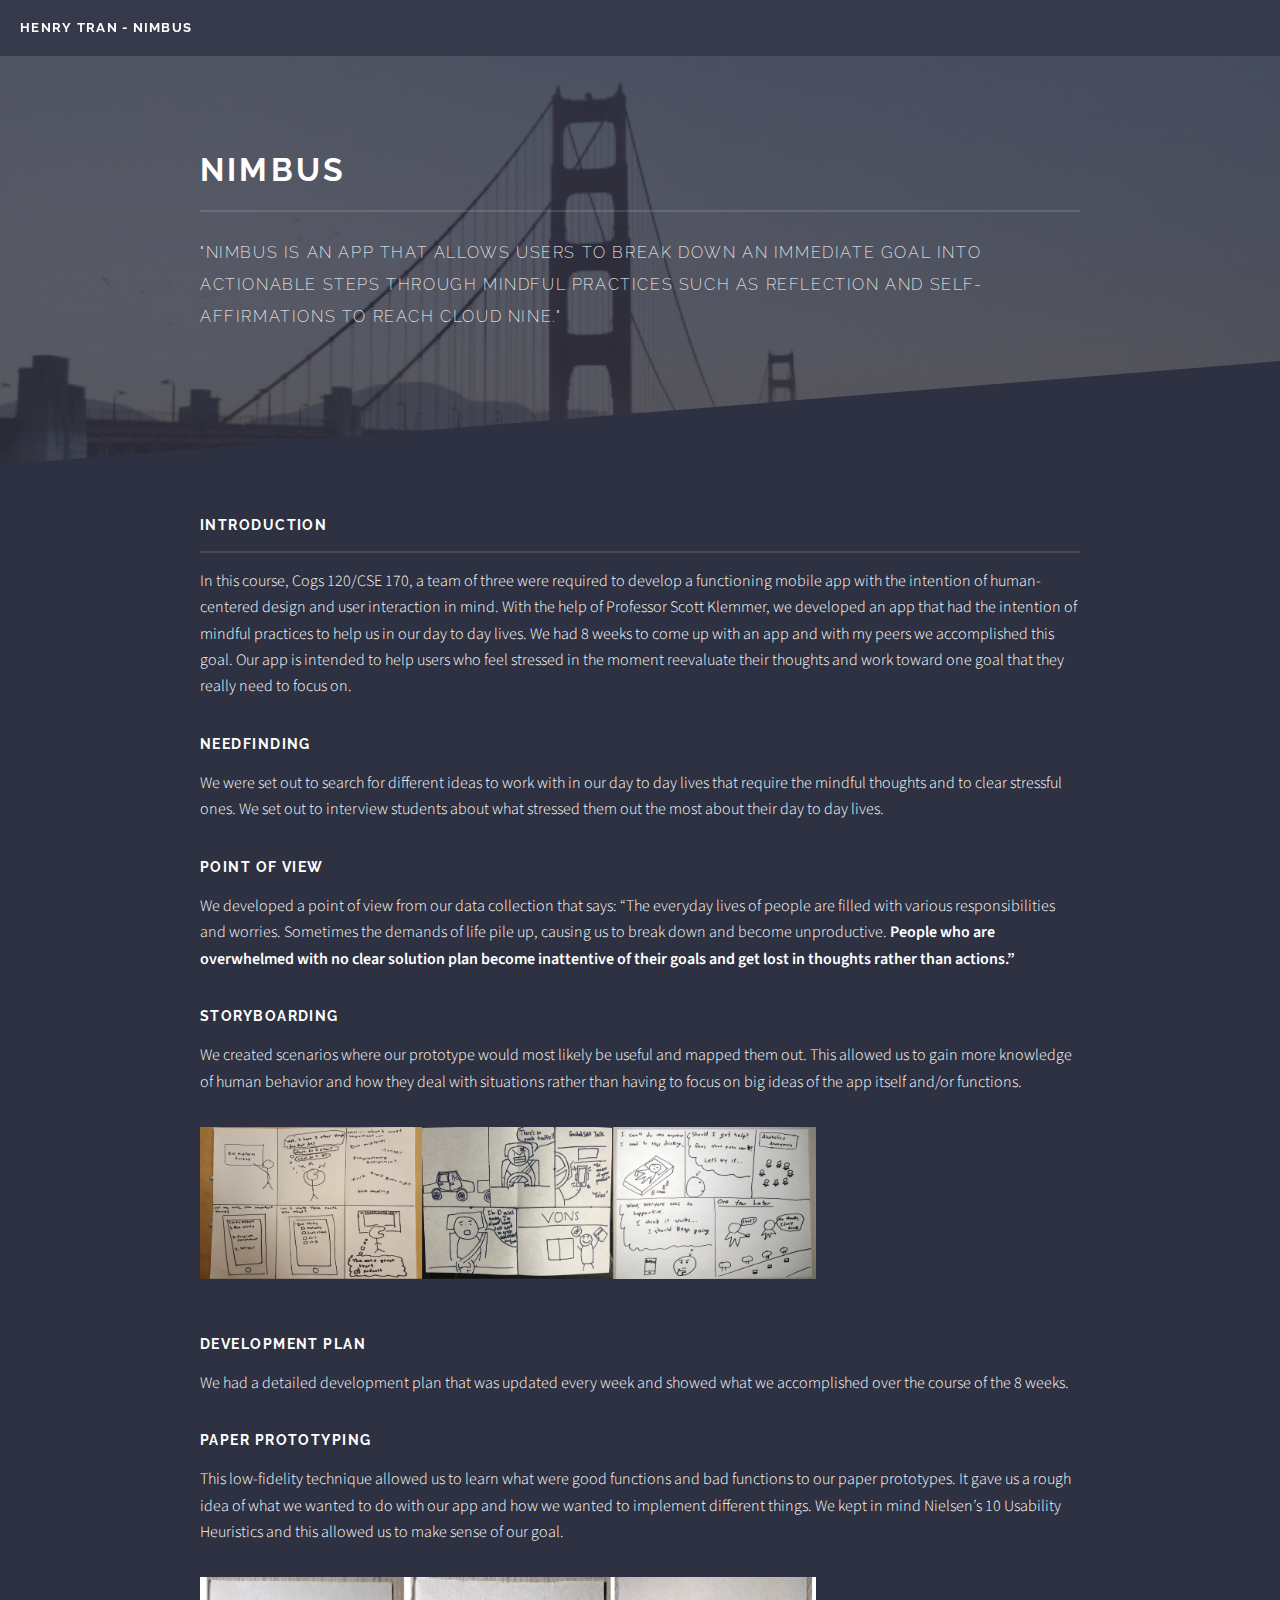
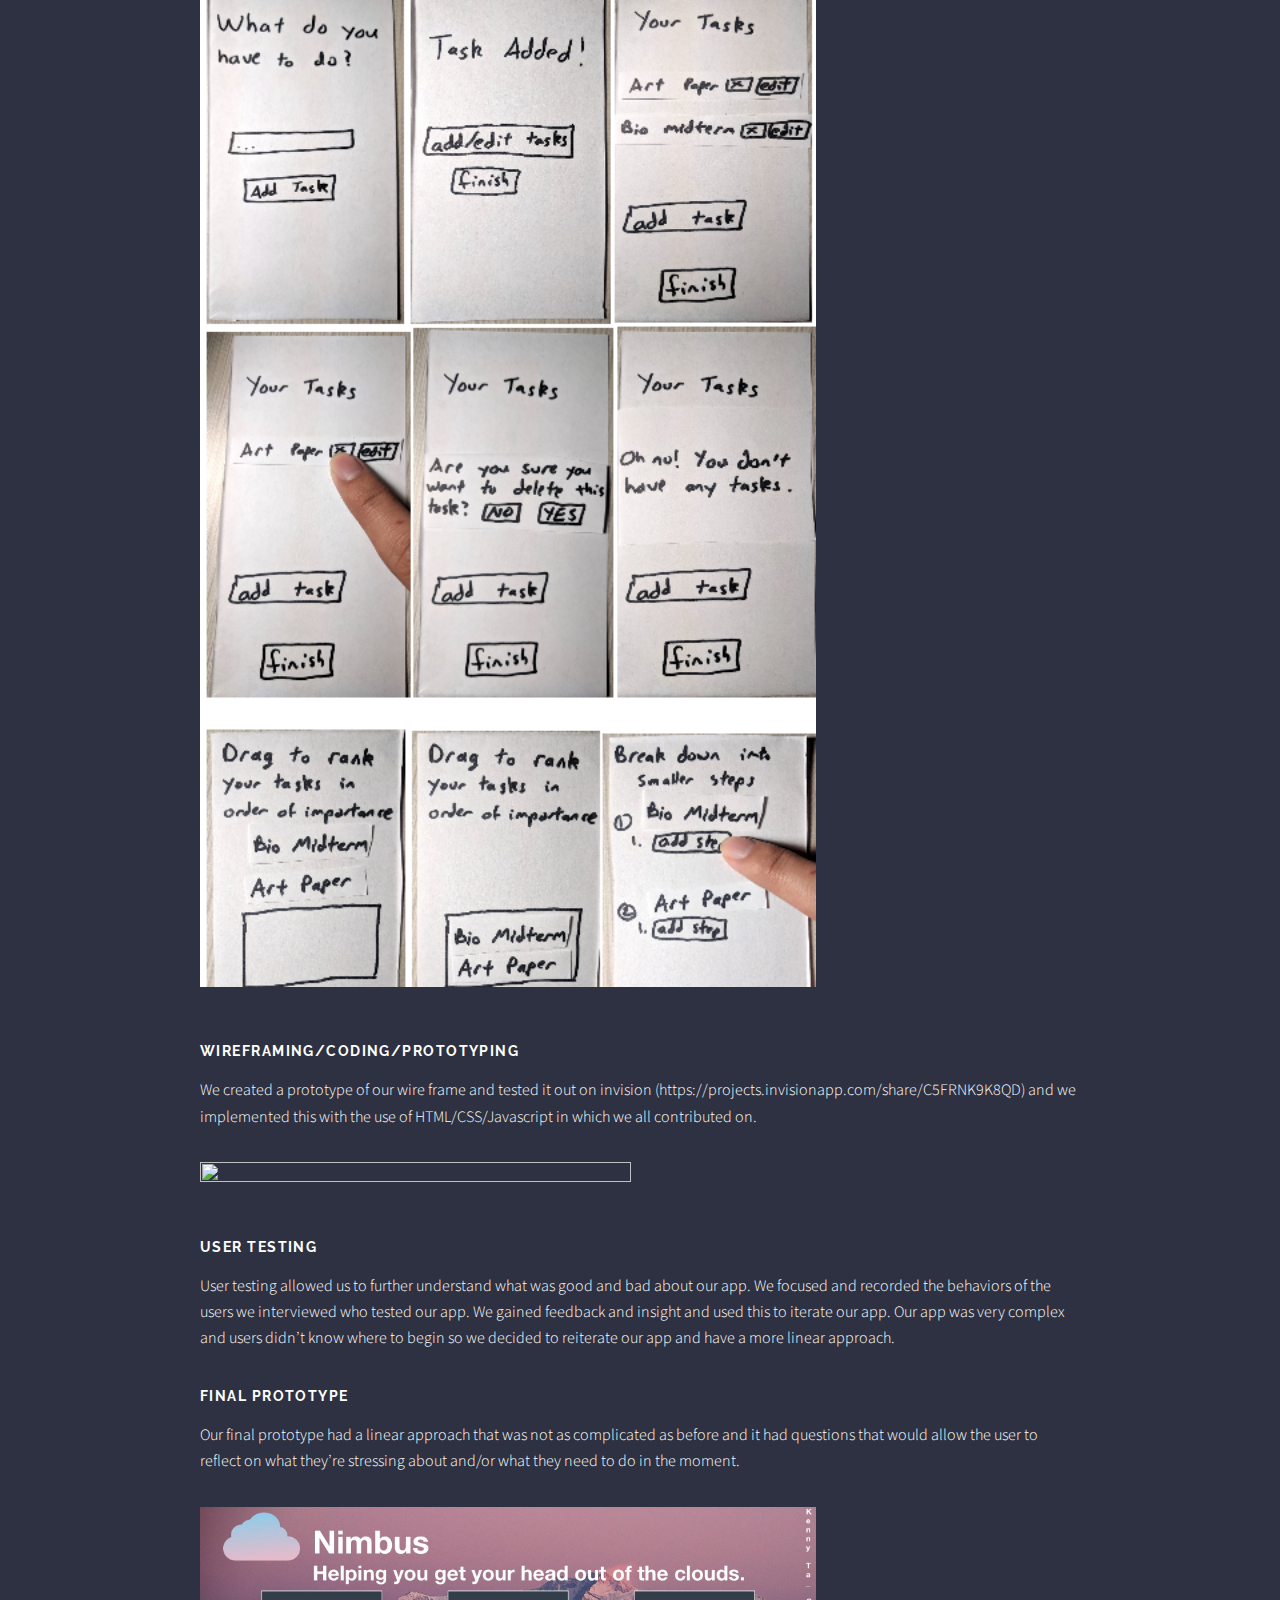
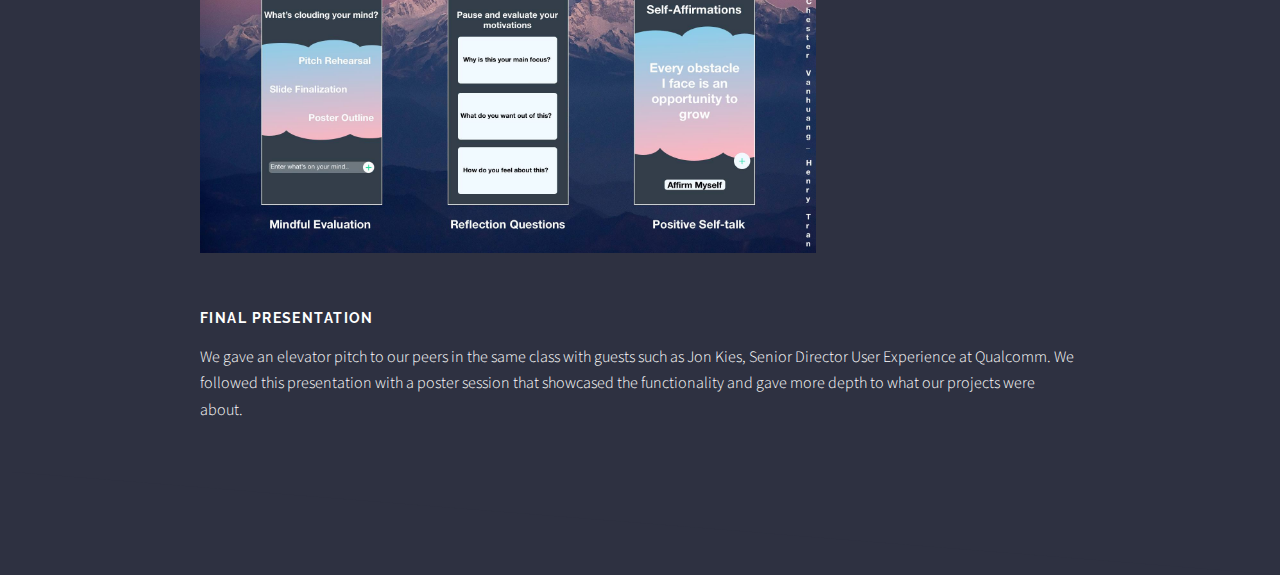
==== commit 59947e62: "lol" ====
--- a/portfolio.html
+++ b/portfolio.html
@@ -22,23 +22,7 @@
 				<!-- Header -->
 					<header id="header">
 						<h1><a href="index.html">Henry Tran - Nimbus</a></h1>
-						<nav>
-							<a href="#menu">Menu</a>
-						</nav>
 					</header>
-
-				<!-- Menu -->
-					<nav id="menu">
-						<div class="inner">
-							<h2>Menu</h2>
-							<ul class="links">
-								<li><a href="index.html">Home</a></li>
-								<li><a href="prishi.html">Project RISHI</a></li>
-								<li><a href="commute.html">Commutenicators</a></li>
-							</ul>
-							<a href="#" class="close">Close</a>
-						</div>
-					</nav>
 
 				<!-- Wrapper -->
 					<section id="wrapper">
